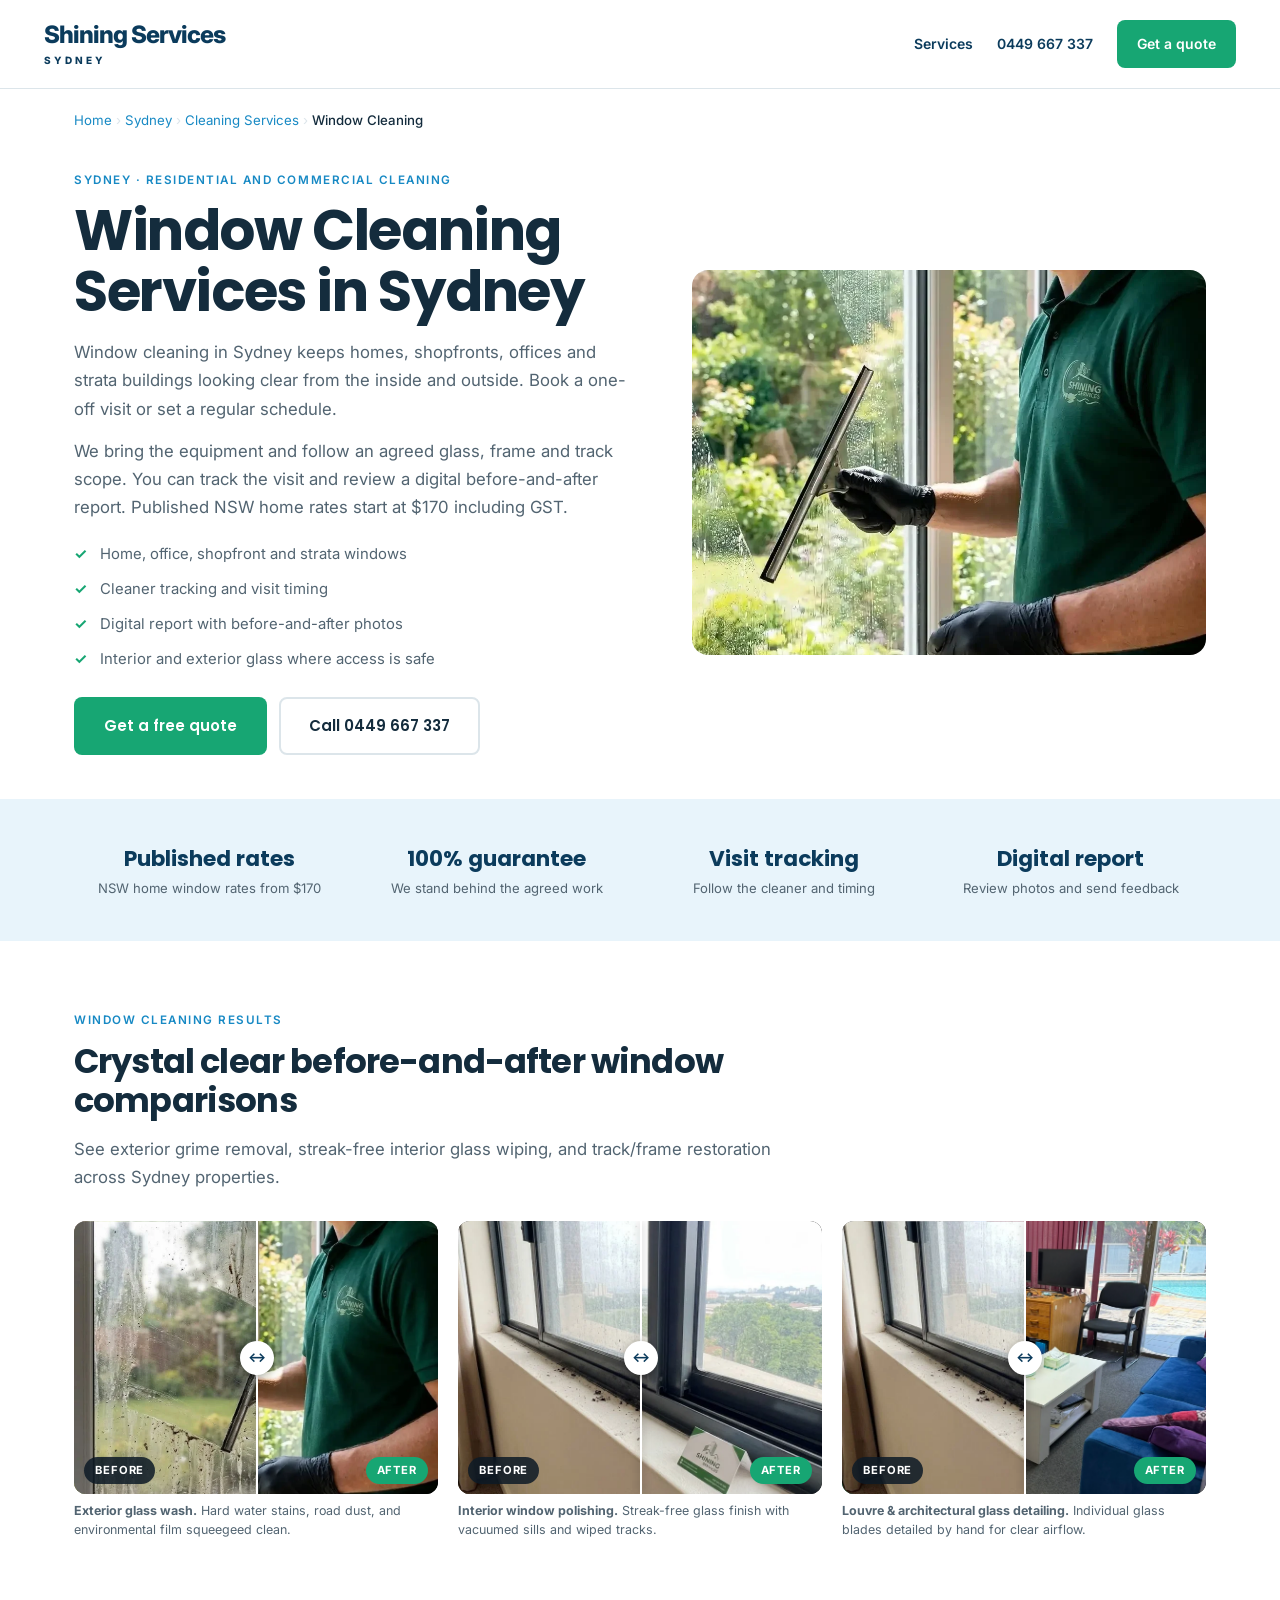
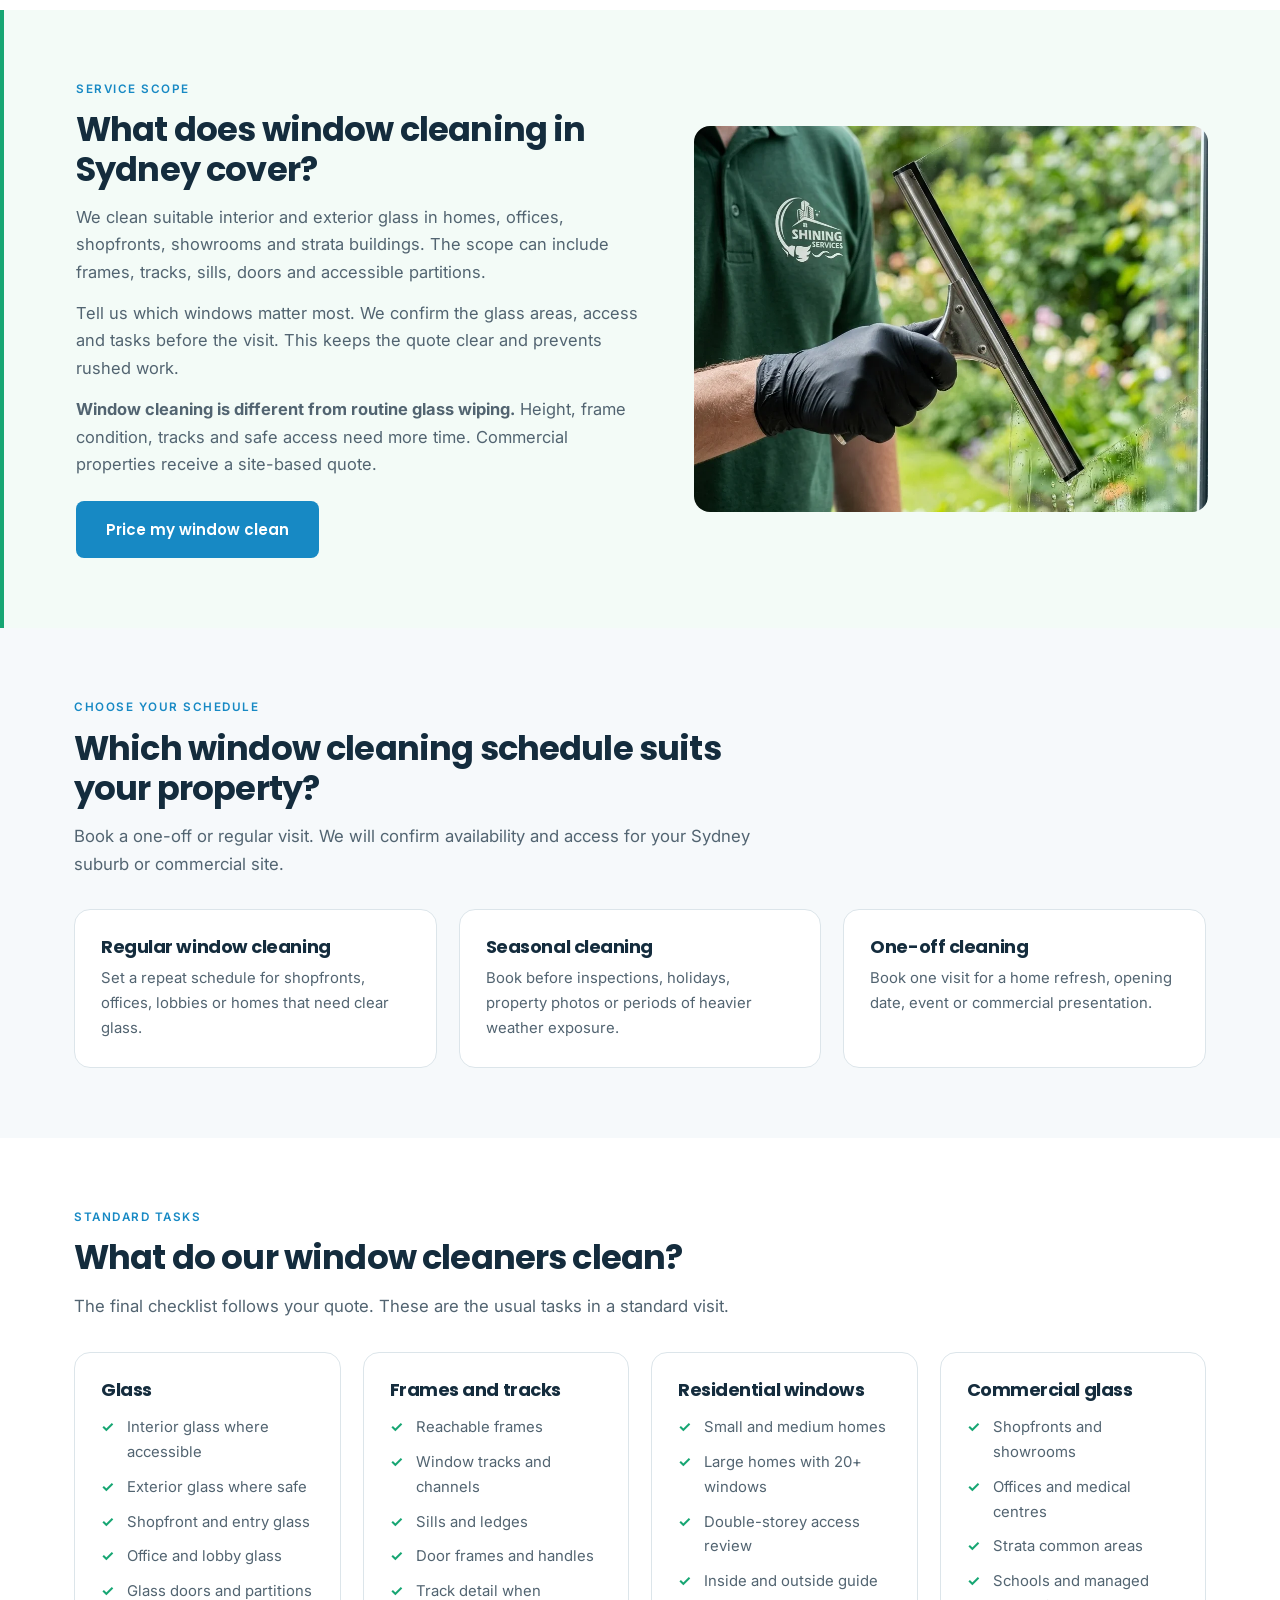
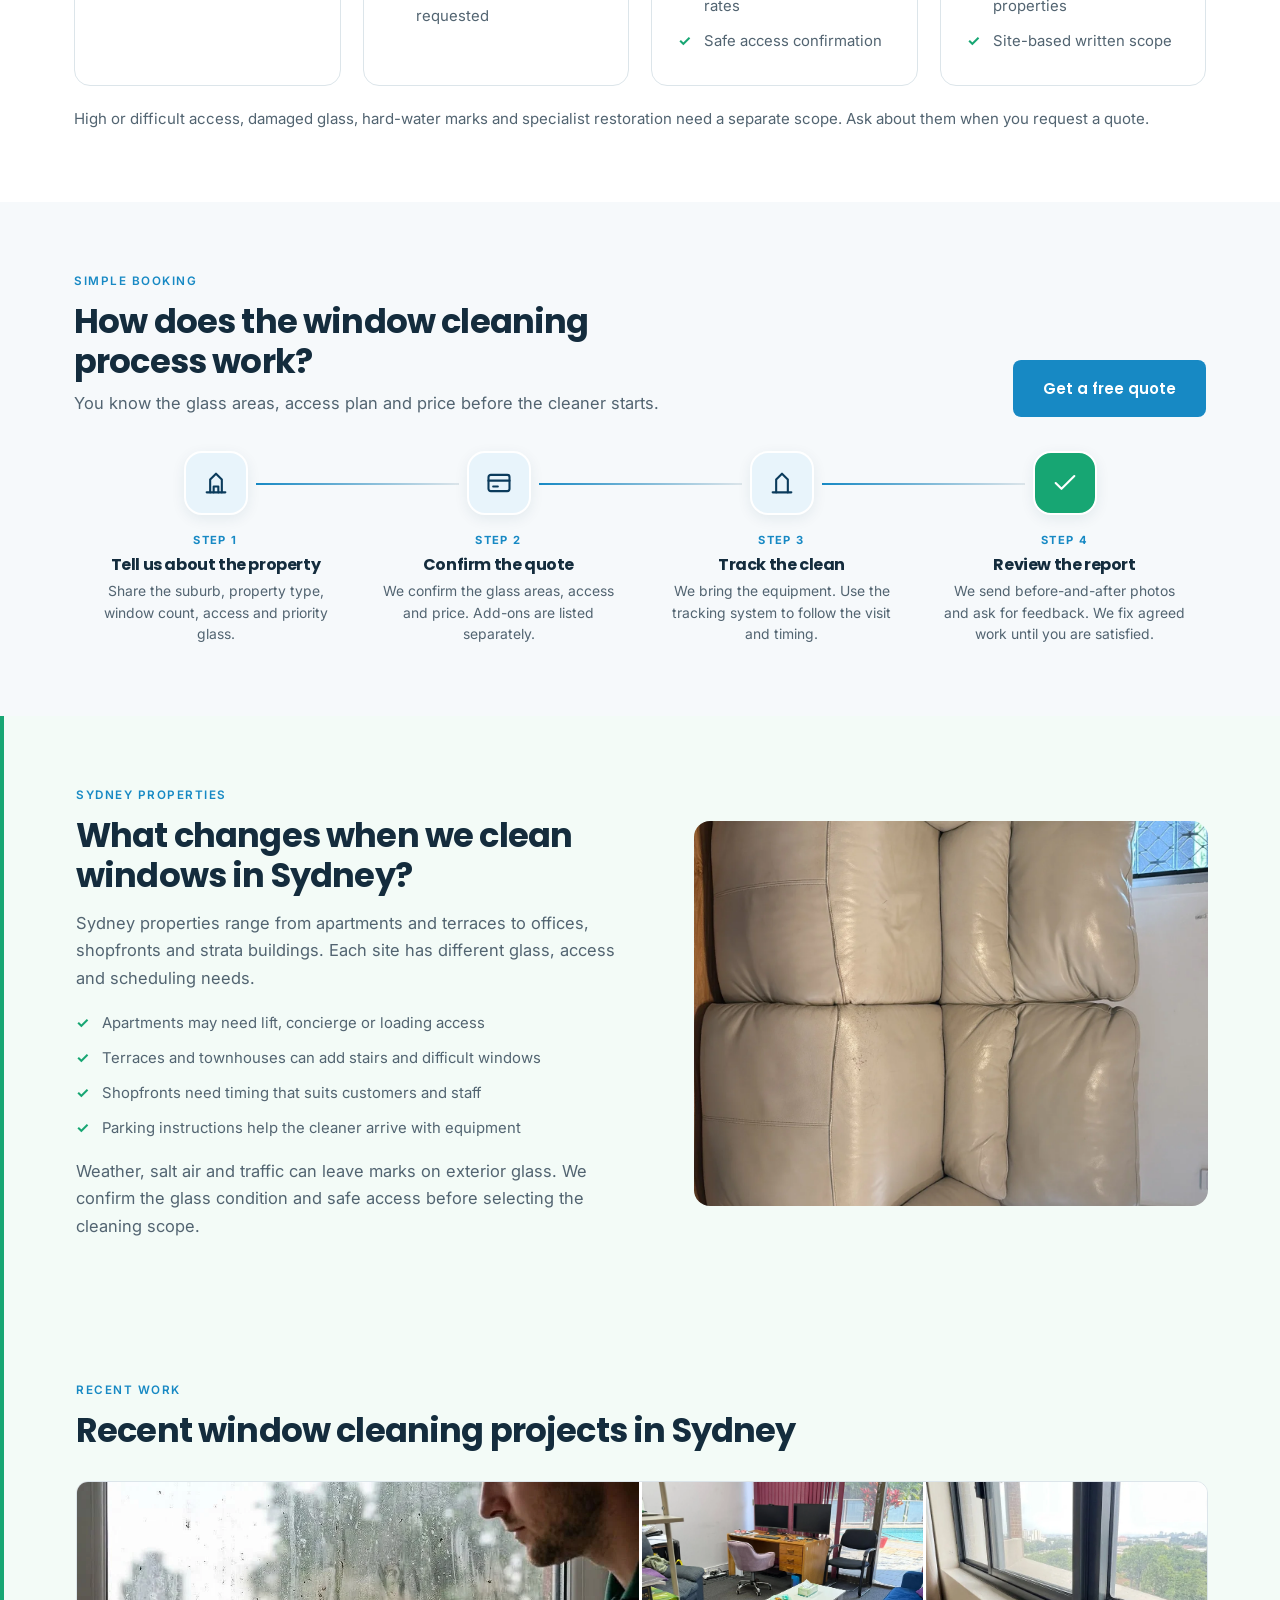
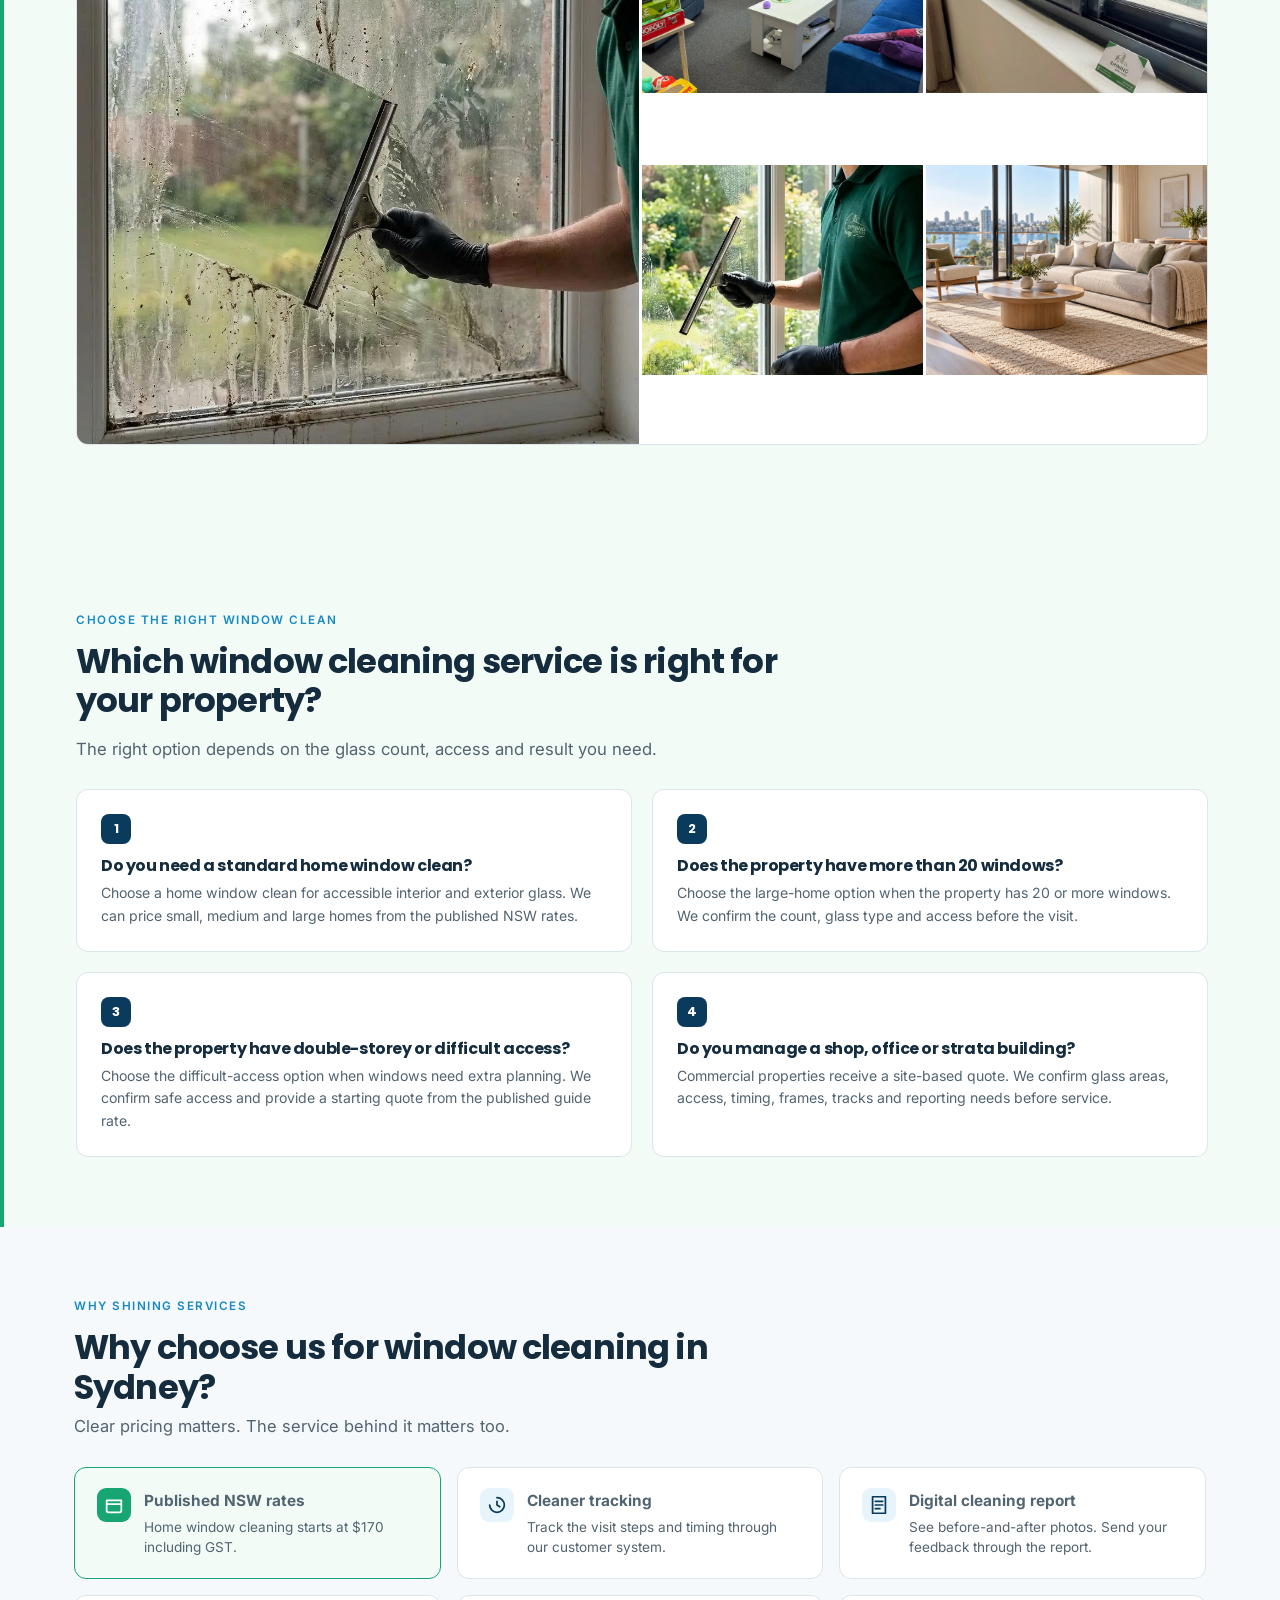
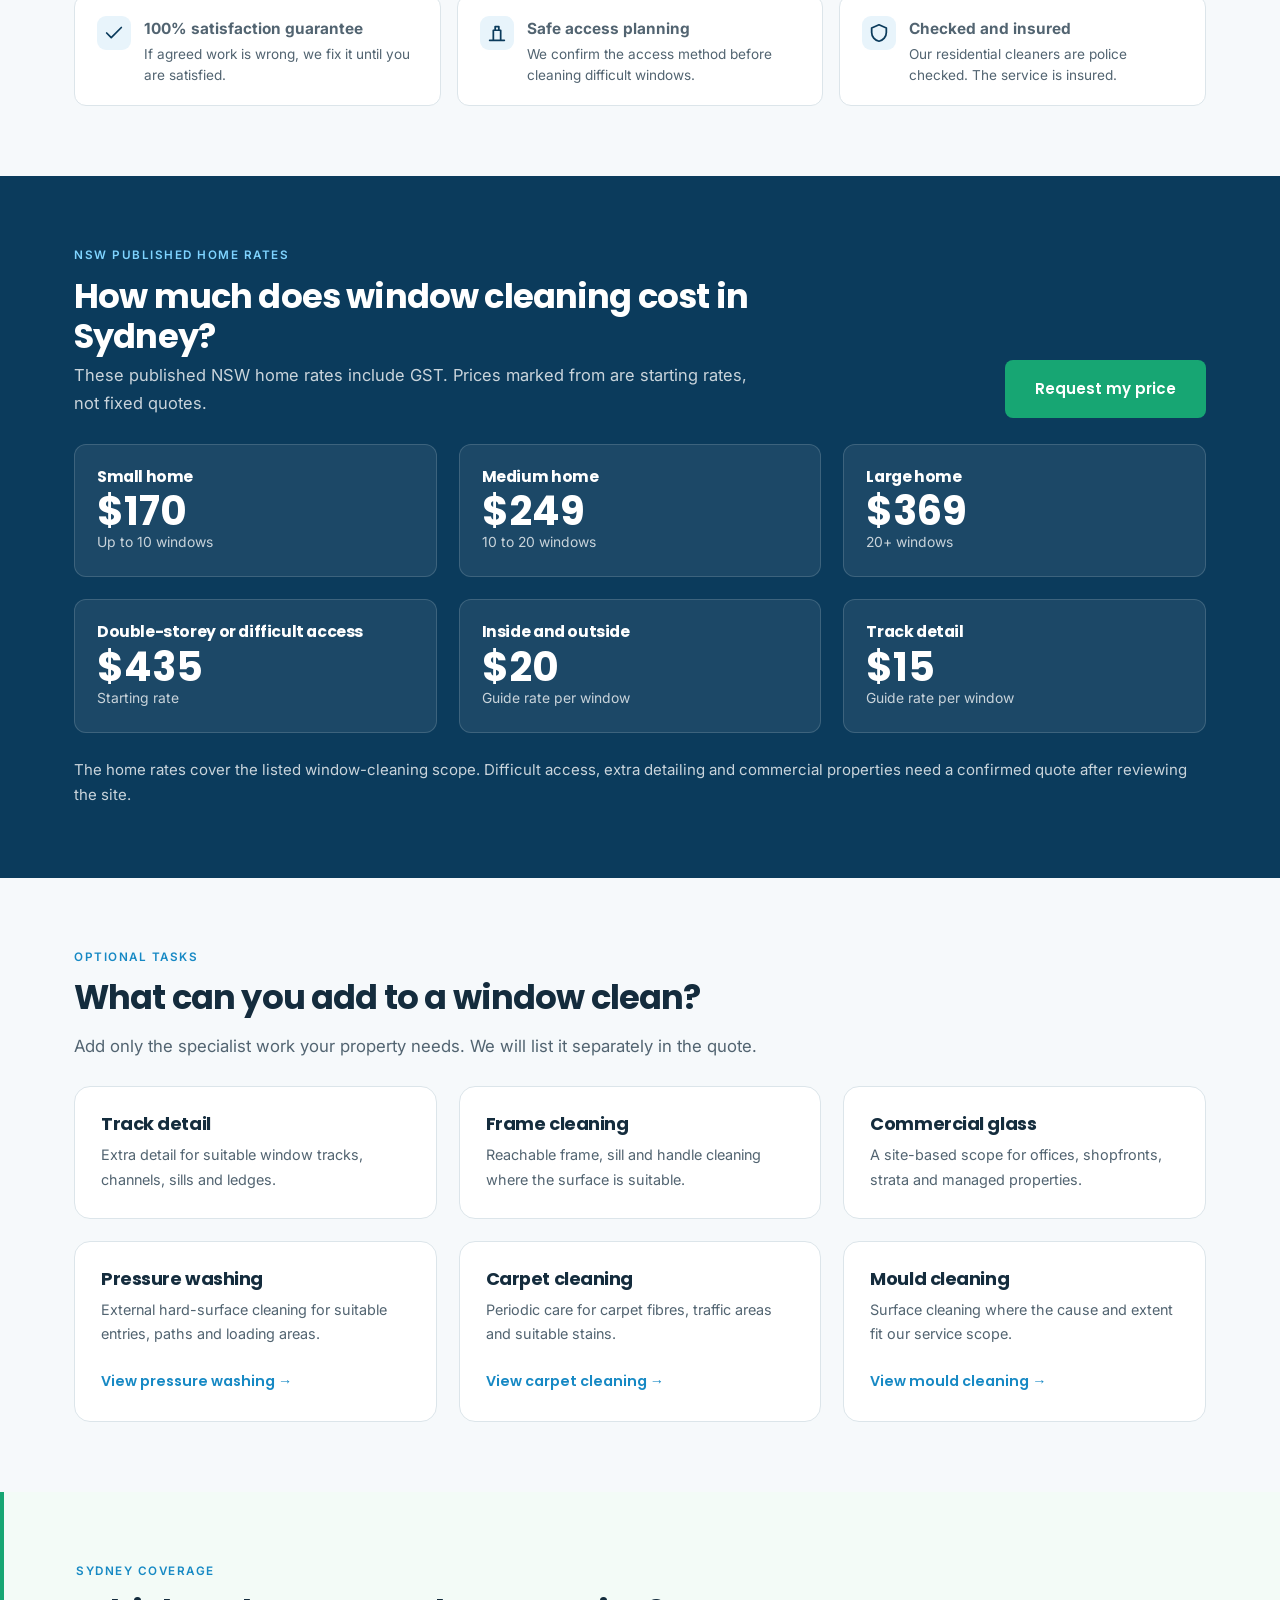
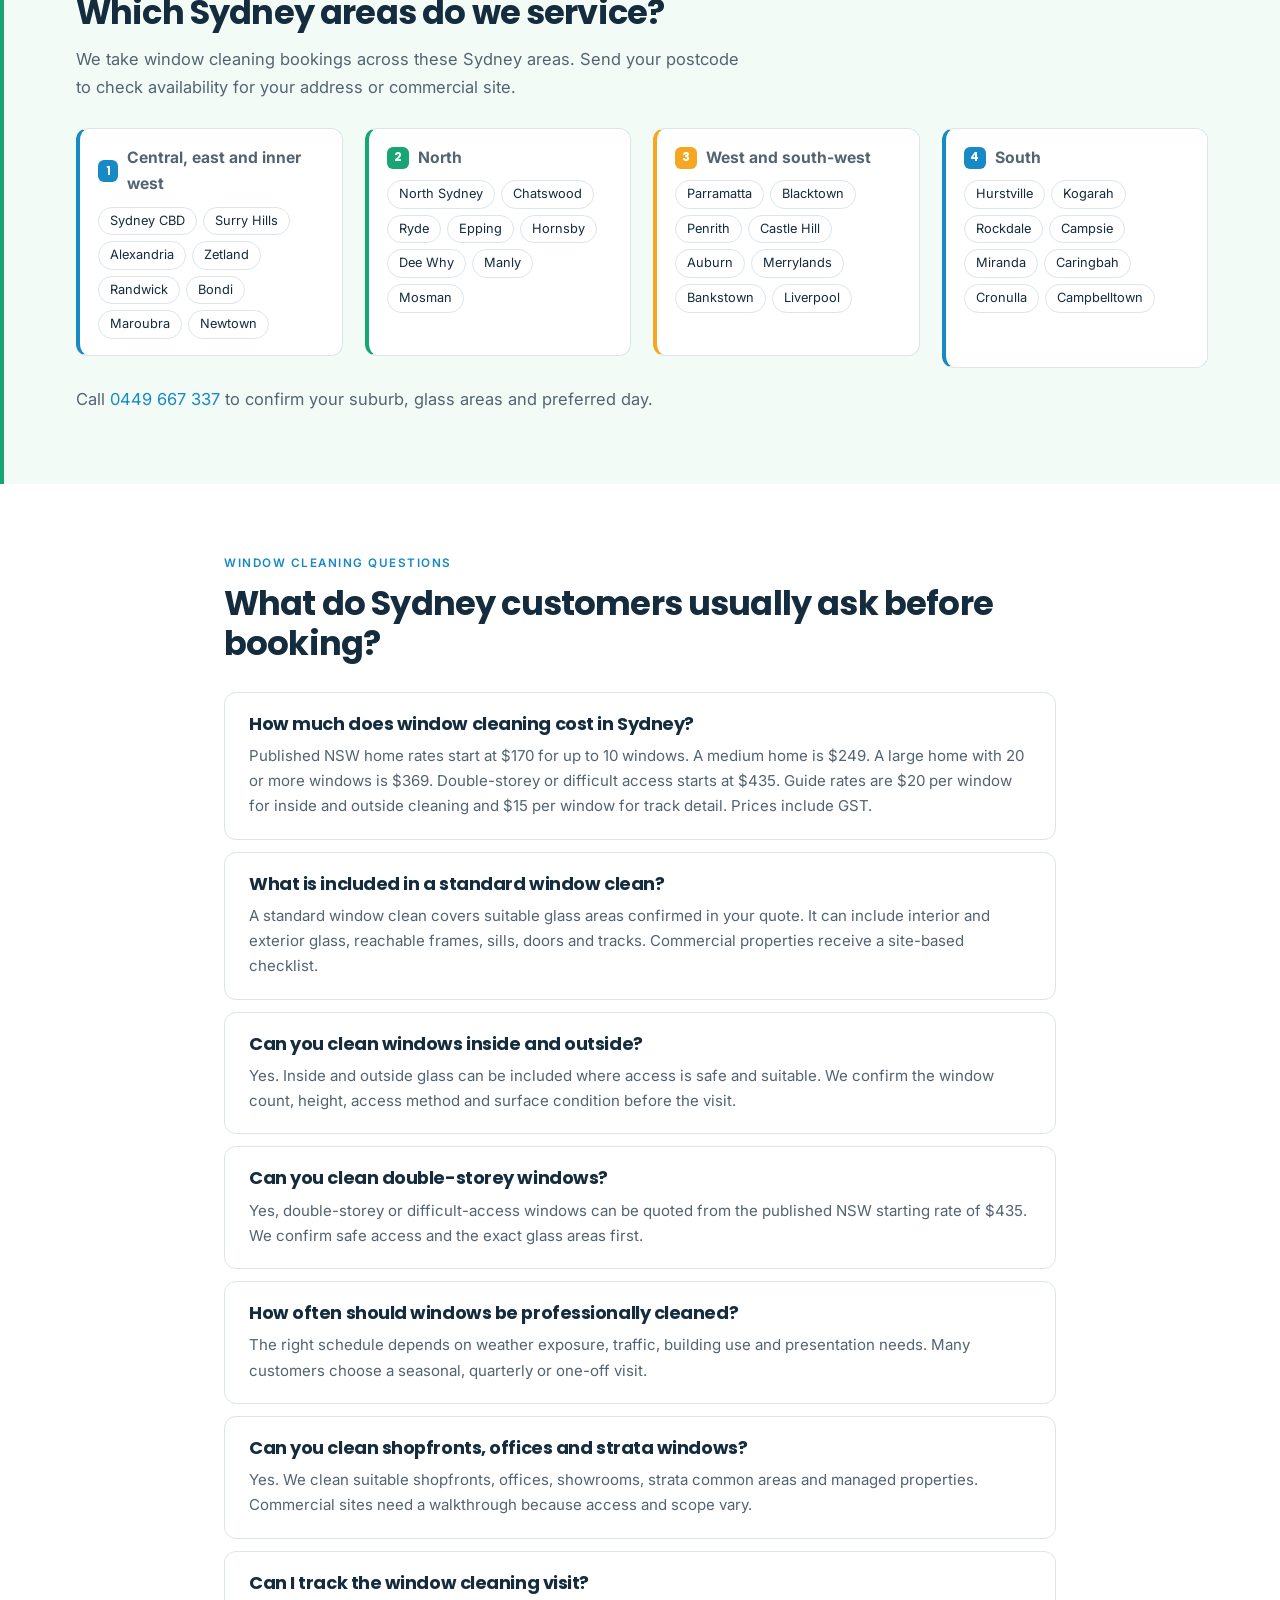
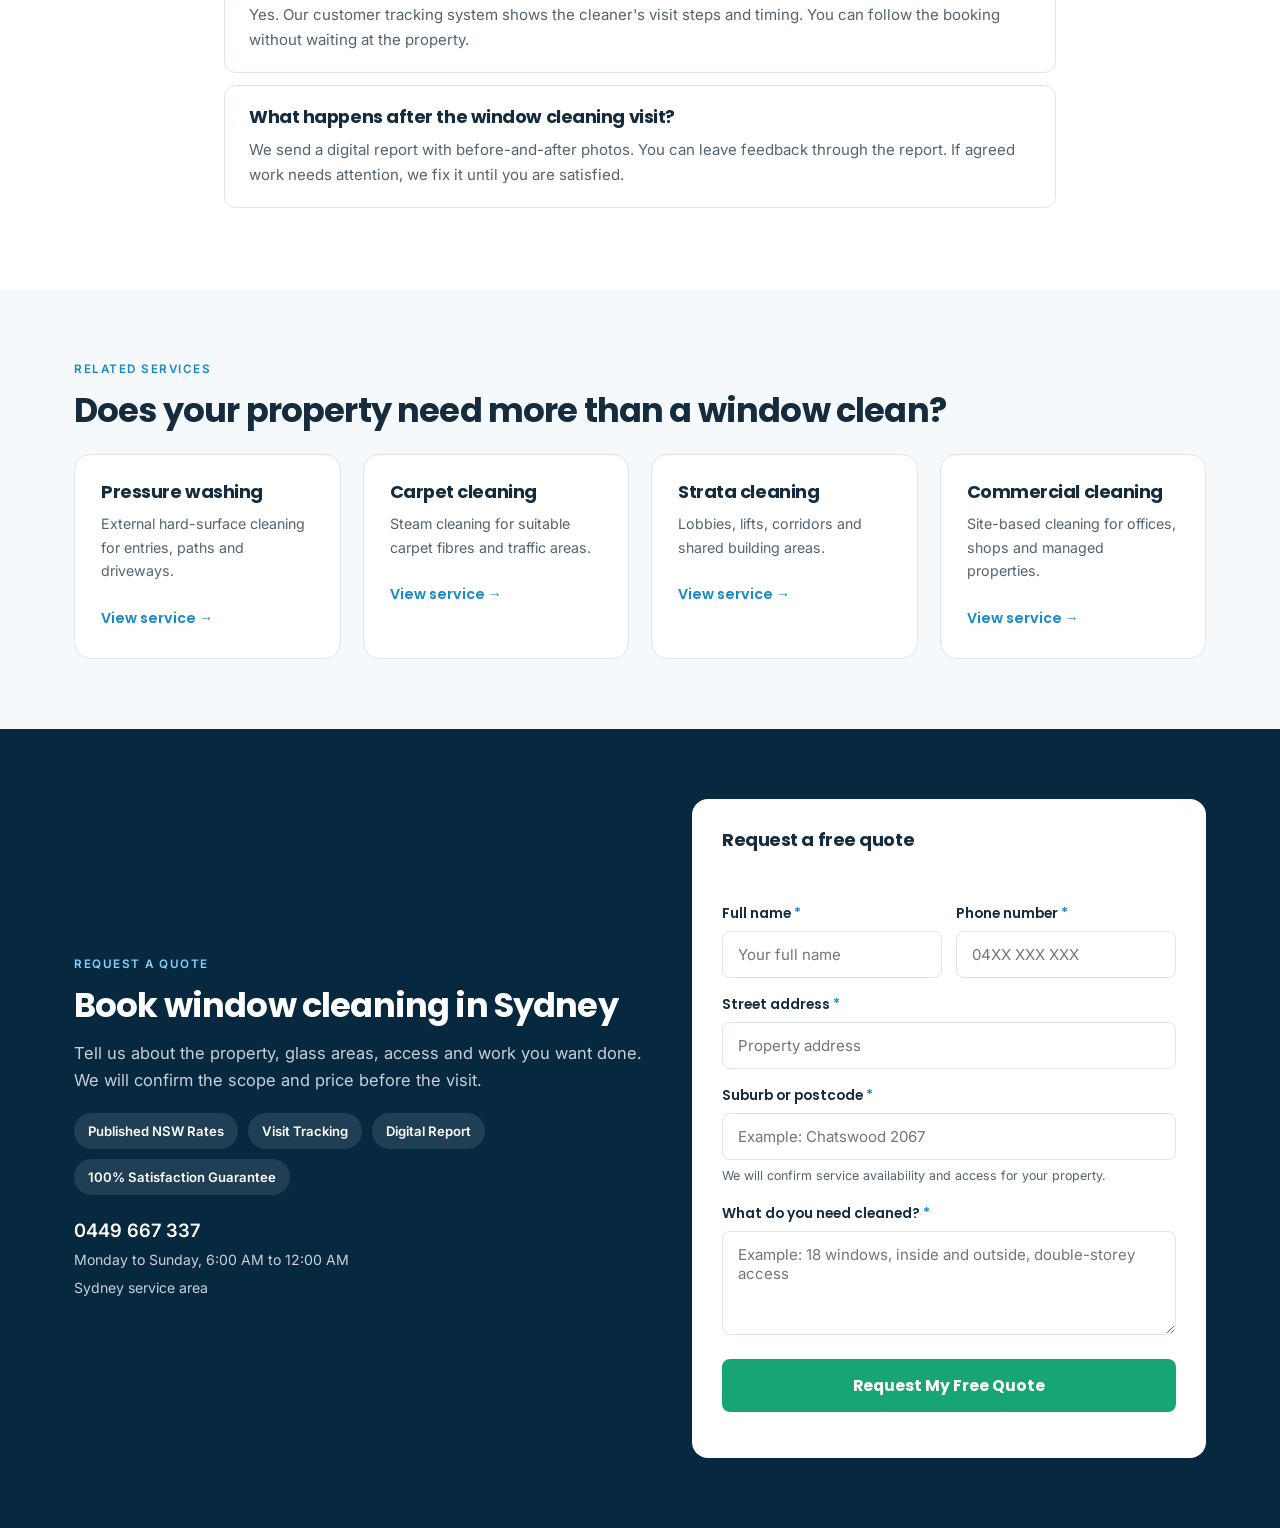
==== index.html @ 5266ca2c "feat: complete shining services sydney preview suite" ====
<!DOCTYPE html>

<html lang="en-AU">
<head>
<base href="/"/>
<meta charset="utf-8"/>
<meta content="width=device-width, initial-scale=1" name="viewport"/>
<title>Window Cleaning Services Sydney | Shining Services</title>
<meta content="Book window cleaning services in Sydney from $170 including GST. We clean suitable home and commercial glass with tracking and digital reports." name="description"/>
<link href="https://shiningservices.com.au/locations/sydney/window-cleaning/" rel="canonical"/>
<meta content="index, follow, max-image-preview:large" name="robots"/>
<link href="https://fonts.googleapis.com/css2?family=Poppins:wght@400;500;600;700&amp;family=Inter:wght@400;500;600&amp;display=swap" rel="stylesheet"/>
<style>
:root{
  --ss-navy:#0B3B5C; --ss-navy-deep:#072940; --ss-blue:#1789C4; --ss-blue-dark:#10699A;
  --ss-tint:#E8F4FB; --ss-green:#17A673; --ss-ink:#0E1B26; --ss-body:#566573;
  --ss-line:#E3EAF0; --ss-mist:#F6F9FB; --ss-amber:#F5A623;
  --font-display:'Poppins',-apple-system,'Segoe UI',sans-serif;
  --font-body:'Inter',-apple-system,'Segoe UI',sans-serif;
  --wrap:1180px; --r:12px;
}
*{box-sizing:border-box;margin:0;padding:0}
html{scroll-behavior:smooth}
body{font-family:var(--font-body);color:var(--ss-body);line-height:1.68;font-size:16.5px;background:#fff;-webkit-font-smoothing:antialiased}
.wrap{max-width:var(--wrap);margin:0 auto;padding:0 24px}
section{padding:70px 0}
section.tight{padding:42px 0}
h1,h2,h3,h4{font-family:var(--font-display);color:var(--ss-ink);line-height:1.24;font-weight:700}
h1{font-size:clamp(1.95rem,4.2vw,2.9rem);letter-spacing:-.02em}
h2{font-size:clamp(1.5rem,2.8vw,2.1rem);letter-spacing:-.015em;margin-bottom:14px}
h3{font-size:1.12rem;margin-bottom:8px}
h4{font-size:.97rem;margin-bottom:6px}
p{margin-bottom:13px} p:last-child{margin-bottom:0}
a{color:var(--ss-blue);text-decoration:none} a:hover{text-decoration:underline}
:focus-visible{outline:3px solid var(--ss-blue);outline-offset:3px}
.eyebrow{font-size:.73rem;font-weight:600;letter-spacing:.13em;text-transform:uppercase;color:var(--ss-blue);margin-bottom:11px;display:block}
.lede{font-size:1.05rem;max-width:64ch}
.center{text-align:center} .center .lede{margin-left:auto;margin-right:auto}
.btn{display:inline-block;padding:14px 28px;border-radius:8px;font-family:var(--font-display);font-weight:600;font-size:.94rem;transition:.18s;border:2px solid transparent;cursor:pointer}
.btn:hover{text-decoration:none;transform:translateY(-2px)}
.btn-primary{background:var(--ss-blue);color:#fff} .btn-primary:hover{background:var(--ss-blue-dark);color:#fff}
.btn-green{background:var(--ss-green);color:#fff} .btn-green:hover{background:#128a5e;color:#fff}
.btn-ghost{border-color:var(--ss-line);color:var(--ss-ink);background:#fff}
.btn-ghost:hover{border-color:var(--ss-blue);color:var(--ss-blue)}
.btn-row{display:flex;gap:12px;flex-wrap:wrap;margin-top:22px}
.dark{background:var(--ss-navy);color:rgba(255,255,255,.8)}
.dark h2,.dark h3,.dark h4{color:#fff} .dark .eyebrow{color:#7FD4FF}
.deep{background:var(--ss-navy-deep)}
.mist{background:var(--ss-mist)} .tintbg{background:var(--ss-tint)}
.grid{display:grid;gap:22px}
.g2{grid-template-columns:repeat(2,1fr)} .g3{grid-template-columns:repeat(3,1fr)} .g4{grid-template-columns:repeat(4,1fr)}
.split{display:grid;grid-template-columns:1.05fr .95fr;gap:50px;align-items:center}
.card{background:#fff;border:1px solid var(--ss-line);border-radius:var(--r);padding:26px;transition:.2s}
.card:hover{border-color:var(--ss-blue);box-shadow:0 10px 30px rgba(11,59,92,.08)}
.card .card-link{display:inline-block;margin-top:11px;font-weight:600;font-size:.89rem;font-family:var(--font-display)}
.dark .card{background:rgba(255,255,255,.06);border-color:rgba(255,255,255,.13)}
.dark .card:hover{border-color:#7FD4FF;box-shadow:none}
.chk-list{list-style:none;padding:0}
.chk-list li{padding:5px 0 5px 26px;position:relative;font-size:.93rem}
.chk-list li::before{content:'✓';position:absolute;left:0;color:var(--ss-green);font-weight:700}
.tick{color:var(--ss-green);font-weight:700;margin-right:7px}
.ph{background:#000;border-radius:var(--r);overflow:hidden;position:relative}
.cap{font-size:.78rem;color:var(--ss-body);margin-top:8px;line-height:1.5}

/* --- before / after slider --- */
.ba-wrap{display:grid;grid-template-columns:repeat(3,1fr);gap:20px}
.ba{position:relative;aspect-ratio:4/3;border-radius:var(--r);overflow:hidden;background:#000;user-select:none}
.ba-layer{position:absolute;inset:0;background:#000}
.ba-before{clip-path:inset(0 50% 0 0)}
.ba-tag{position:absolute;bottom:10px;padding:4px 11px;border-radius:20px;font-size:.7rem;font-weight:700;letter-spacing:.08em;text-transform:uppercase;font-family:var(--font-body);z-index:3}
.ba-tag.b{left:10px;background:rgba(14,27,38,.85);color:#fff}
.ba-tag.a{right:10px;background:var(--ss-green);color:#fff}
.ba-line{position:absolute;top:0;bottom:0;left:50%;width:2px;background:#fff;z-index:2;pointer-events:none;box-shadow:0 0 8px rgba(0,0,0,.4)}
.ba-knob{position:absolute;top:50%;left:50%;transform:translate(-50%,-50%);width:34px;height:34px;border-radius:50%;background:#fff;color:var(--ss-navy);display:flex;align-items:center;justify-content:center;font-size:.85rem;font-weight:700;box-shadow:0 2px 10px rgba(0,0,0,.3)}
.ba-range{position:absolute;inset:0;width:100%;height:100%;opacity:0;cursor:ew-resize;z-index:4;margin:0}
@media(max-width:900px){.ba-wrap{grid-template-columns:1fr}}

/* --- job gallery --- */
.job{border:1px solid var(--ss-line);border-radius:var(--r);overflow:hidden;background:#fff;margin-bottom:26px}
.job-imgs{display:grid;grid-template-columns:2fr 1fr 1fr;gap:3px}
.job-imgs .ph{border-radius:0;aspect-ratio:4/3}
.job-imgs .ph:first-child{grid-row:span 2;aspect-ratio:auto}
.job-meta{display:flex;flex-wrap:wrap;gap:0;border-top:1px solid var(--ss-line)}
.job-meta > div{flex:1;min-width:150px;padding:16px 20px;border-right:1px solid var(--ss-line)}
.job-meta > div:last-child{border-right:none}
.job-meta .k{font-size:.7rem;letter-spacing:.1em;text-transform:uppercase;color:var(--ss-blue);font-weight:600;margin-bottom:3px}
.job-meta .v{font-size:.93rem;color:var(--ss-ink);font-weight:600;font-family:var(--font-display)}
.job-note{padding:18px 20px;border-top:1px solid var(--ss-line);font-size:.93rem;background:var(--ss-mist)}
@media(max-width:760px){.job-imgs{grid-template-columns:1fr 1fr}.job-imgs .ph:first-child{grid-row:span 1;aspect-ratio:4/3}}

/* --- editorial block --- */
.editorial{max-width:760px}
.editorial h3{margin-top:26px;font-size:1.06rem}
.editorial p{font-size:1rem}
.pullquote{border-left:4px solid var(--ss-blue);padding:4px 0 4px 20px;margin:22px 0;font-size:1.05rem;color:var(--ss-ink);font-family:var(--font-display);font-weight:500;line-height:1.5}

.quote-card{background:#fff;padding:30px;border-radius:var(--r)}
.q-row{display:grid;grid-template-columns:1fr 1fr;gap:14px}
.q-field{margin-bottom:15px}
.q-field label{display:block;font-family:var(--font-display);font-weight:600;font-size:.86rem;color:var(--ss-ink);margin-bottom:6px}
.q-field .req{color:var(--ss-blue)}
.q-field input,.q-field textarea{width:100%;padding:13px 15px;border:1px solid var(--ss-line);border-radius:8px;font-family:var(--font-body);font-size:.94rem;color:var(--ss-ink);background:#fff}
.q-field input:focus,.q-field textarea:focus{border-color:var(--ss-blue);outline:none}
.q-field textarea{resize:vertical;min-height:96px}
.q-hint{display:block;font-size:.78rem;color:var(--ss-body);margin-top:6px}
.btn-quote{width:100%;background:var(--ss-green);color:#fff;border:none;padding:15px;border-radius:8px;font-family:var(--font-display);font-weight:700;font-size:.98rem;cursor:pointer;transition:.18s}
.btn-quote:hover{background:#128a5e}
@media(max-width:520px){.q-row{grid-template-columns:1fr}}
.badge{display:inline-flex;align-items:center;gap:6px;background:var(--ss-tint);color:var(--ss-navy);padding:7px 14px;border-radius:30px;font-size:.82rem;font-weight:600}
.dark .badge{background:rgba(255,255,255,.1);color:#fff}
.badge-row{display:flex;gap:10px;flex-wrap:wrap;margin-top:18px}
.stars{color:var(--ss-amber);font-size:1.05rem;letter-spacing:2px}
.rev-score{font-family:var(--font-display);font-size:2.5rem;font-weight:700;color:var(--ss-ink);line-height:1}
.step-n{flex:0 0 38px;height:38px;border-radius:50%;background:var(--ss-blue);color:#fff;display:flex;align-items:center;justify-content:center;font-family:var(--font-display);font-weight:700;font-size:.95rem;margin-bottom:12px}
.sub-list{display:flex;flex-wrap:wrap;gap:8px;margin-top:16px}
.sub-list span,.sub-list a{padding:7px 14px;border:1px solid var(--ss-line);border-radius:30px;font-size:.86rem;color:var(--ss-ink);background:#fff}
.faq-item{border:1px solid var(--ss-line);border-radius:var(--r);padding:20px 24px;margin-bottom:12px;background:#fff}
.uniq{border-left:4px solid var(--ss-green);background:#F3FBF7}
@media(max-width:960px){.g4{grid-template-columns:repeat(2,1fr)}.g3{grid-template-columns:repeat(2,1fr)}.split{grid-template-columns:1fr;gap:32px}section{padding:52px 0}}
@media(max-width:620px){.g2,.g3,.g4{grid-template-columns:1fr}.btn{width:100%;text-align:center}}
/* --- journey steps --- */
.jrny{display:grid;grid-template-columns:repeat(4,1fr);gap:0;position:relative}
.jstep{position:relative;padding:0 18px;text-align:center}
.jstep:not(:last-child)::after{content:'';position:absolute;top:32px;left:calc(50% + 40px);right:calc(-50% + 40px);height:2px;background:linear-gradient(to right,var(--ss-blue),var(--ss-line))}
.jicon{width:64px;height:64px;border-radius:18px;background:var(--ss-tint);color:var(--ss-navy);display:flex;align-items:center;justify-content:center;margin:0 auto 16px;position:relative;z-index:2;border:2px solid #fff;box-shadow:0 4px 14px rgba(11,59,92,.08)}
.jstep:last-child .jicon{background:var(--ss-green);color:#fff}
.jstep .jn{font-size:.7rem;letter-spacing:.12em;text-transform:uppercase;font-weight:700;color:var(--ss-blue);display:block;margin-bottom:5px}
.jstep h3{font-size:1rem;margin-bottom:6px}
.jstep p{font-size:.87rem;line-height:1.55;margin:0}
@media(max-width:900px){.jrny{grid-template-columns:repeat(2,1fr);gap:32px 0}.jstep::after{display:none!important}}
@media(max-width:520px){.jrny{grid-template-columns:1fr}}
.jbanner{display:flex;align-items:center;gap:14px;justify-content:center;background:var(--ss-tint);border:1px dashed var(--ss-green);border-radius:var(--r);padding:16px 22px;margin-top:34px;flex-wrap:wrap;text-align:center}
.jbanner .pct{background:var(--ss-green);color:#fff;font-family:var(--font-display);font-weight:700;border-radius:30px;padding:5px 15px;font-size:.9rem;white-space:nowrap}

/* --- guide grid --- */
.gguide{display:grid;grid-template-columns:repeat(2,1fr);gap:20px}
.gcard{background:#fff;border:1px solid var(--ss-line);border-radius:var(--r);padding:24px;transition:.2s}
.gcard:hover{border-color:var(--ss-blue);box-shadow:0 8px 26px rgba(11,59,92,.07)}
.gcard .gn{width:30px;height:30px;border-radius:8px;background:var(--ss-navy);color:#fff;font-family:var(--font-display);font-weight:700;font-size:.8rem;display:flex;align-items:center;justify-content:center;margin-bottom:12px}
.gcard h3{font-size:1rem;margin-bottom:6px}
.gcard p{font-size:.88rem;line-height:1.6;margin:0}
@media(max-width:760px){.gguide{grid-template-columns:1fr}}
.gquote{border-left:4px solid var(--ss-blue);background:var(--ss-mist);border-radius:0 8px 8px 0;padding:14px 20px;margin-top:20px;font-family:var(--font-display);font-weight:500;color:var(--ss-ink);font-size:1rem;line-height:1.5}

/* --- compact why-us --- */
.wcard{background:#fff;border:1px solid var(--ss-line);border-radius:var(--r);padding:20px 22px;transition:.2s;display:flex;gap:13px;align-items:flex-start}
.wcard:hover{border-color:var(--ss-blue);box-shadow:0 8px 24px rgba(11,59,92,.07)}
.wcard .wi{flex:0 0 34px;height:34px;border-radius:9px;background:var(--ss-tint);display:flex;align-items:center;justify-content:center;color:var(--ss-navy)}
.wcard h3,.wcard .wcard-t{font-size:.96rem;margin-bottom:3px;font-weight:700;display:block}
.wcard p{font-size:.85rem;line-height:1.5;margin:0}
.wcard.local{border-color:var(--ss-green);background:#F3FBF7}
.wcard.local .wi{background:var(--ss-green);color:#fff}

/* --- quote strip --- */
.qstrip{display:grid;grid-template-columns:repeat(3,1fr);gap:20px;margin-top:26px}
.qbox{background:rgba(255,255,255,.07);border:1px solid rgba(255,255,255,.15);border-radius:var(--r);padding:22px}
.qbox .qn{width:30px;height:30px;border-radius:50%;background:var(--ss-blue);color:#fff;font-family:var(--font-display);font-weight:700;font-size:.82rem;display:flex;align-items:center;justify-content:center;margin-bottom:12px}
.qbox h3{font-size:.98rem;margin-bottom:5px}
.qbox p{font-size:.87rem;margin:0;color:rgba(255,255,255,.76)}
@media(max-width:820px){.qstrip{grid-template-columns:1fr}}

/* --- add-on icons --- */
.addon{display:flex;gap:14px;align-items:flex-start}
.addon .ai{flex:0 0 42px;height:42px;border-radius:11px;background:var(--ss-tint);display:flex;align-items:center;justify-content:center;color:var(--ss-navy)}
.addon h3{margin-bottom:3px;font-size:1rem}
.addon p{font-size:.88rem;margin:0}
svg.ic{width:22px;height:22px;stroke:currentColor;fill:none;stroke-width:1.9;stroke-linecap:round;stroke-linejoin:round}
svg.ic-lg{width:28px;height:28px;stroke:currentColor;fill:none;stroke-width:1.8;stroke-linecap:round;stroke-linejoin:round}

/* --- coverage: split layout + darwin map --- */
.cov{display:grid;grid-template-columns:1.02fr .98fr;gap:38px;align-items:start}
@media(max-width:940px){.cov{grid-template-columns:1fr;gap:26px}}
.zone{background:#fff;border:1px solid var(--ss-line);border-radius:var(--r);padding:16px 18px;margin-bottom:12px;transition:.2s;border-left:4px solid var(--ss-line)}
.zone:last-child{margin-bottom:0}
.zone:hover{box-shadow:0 6px 20px rgba(11,59,92,.07)}
.zone.z1{border-left-color:#1789C4}
.zone.z2{border-left-color:#17A673}
.zone.z3{border-left-color:#F5A623}
.zone-h{display:flex;align-items:center;gap:9px;margin-bottom:9px}
.zone-h .zb{width:22px;height:22px;border-radius:6px;color:#fff;font-family:var(--font-display);font-weight:700;font-size:.72rem;display:flex;align-items:center;justify-content:center}
.zone.z1 .zb{background:#1789C4}.zone.z2 .zb{background:#17A673}.zone.z3 .zb{background:#F5A623}
.zone-h h3,.zone-h .zone-t{font-size:.98rem;margin:0;font-weight:700;display:block}
.zone .pills{display:flex;flex-wrap:wrap;gap:6px}
.zone .pills span{padding:5px 11px;border:1px solid var(--ss-line);border-radius:30px;font-size:.8rem;color:var(--ss-ink);background:#fff;line-height:1.3}
.dwmap{width:100%;height:auto;display:block;border:1px solid var(--ss-line);border-radius:var(--r);background:#fff}
.dwmap .sea{fill:#DCEAF4}
.dwmap .land{fill:#EEF3F6;stroke:#C9D8E3;stroke-width:2;stroke-linejoin:round}
.dwmap .zlab{font-family:'Poppins',sans-serif;font-size:15px;font-weight:600;fill:#0B3B5C}
.dwmap .zsub{font-family:'Inter',sans-serif;font-size:12px;fill:#6B7C89}
.dwmap .zdot{stroke:#fff;stroke-width:3}
.dwmap .zhalo{opacity:.15}
.dwmap .sealab{font-family:'Inter',sans-serif;font-size:12px;fill:#7FA4BC;font-style:italic}

</style>
<link href="/slot-manager.css" rel="stylesheet"/>
<script defer="" src="/slot-manager.js"></script>
<meta content="Residential &amp; Commercial/shining-services-window-cleaning-sydney-combined.html" name="ss-editor-path"/><link href="/site.css" rel="stylesheet"/><script defer="" src="/site.js"></script><link href="/local-overrides.css" rel="stylesheet"/></head>
<body><header class="brand-header"><div class="brand-nav"><a class="brand brand-text" href="/">Shining Services<small>SYDNEY</small></a><nav aria-label="Main navigation"><a href="/#services">Services</a><a href="tel:0449667337">0449 667 337</a><a class="nav-quote" href="#quote">Get a quote</a></nav></div></header>
<!-- Breadcrumb -->
<div class="wrap" style="padding-top:20px;padding-bottom:4px">
<nav aria-label="Breadcrumb" style="font-size:.83rem">
<a href="/">Home</a> <span style="color:var(--ss-line)">›</span>
<a href="/#services">Sydney</a> <span style="color:var(--ss-line)">›</span>
<a href="/#services">Cleaning Services</a> <span style="color:var(--ss-line)">›</span>
<span style="color:var(--ss-ink);font-weight:500">Window Cleaning</span>
</nav>
</div>
<!-- 1. HERO -->
<section style="padding-top:36px;padding-bottom:44px">
<div class="wrap">
<div class="split">
<div>
<span class="eyebrow">Sydney · Residential and commercial cleaning</span>
<h1>Window Cleaning Services in Sydney</h1>
<p class="lede" style="margin-top:15px">Window cleaning in Sydney keeps homes, shopfronts, offices and strata buildings looking clear from the inside and outside. Book a one-off visit or set a regular schedule.</p>
<p class="lede" style="margin-top:14px">We bring the equipment and follow an agreed glass, frame and track scope. You can track the visit and review a digital before-and-after report. Published NSW home rates start at $170 including GST.</p>
<ul class="chk-list" style="margin-top:16px">
<li>Home, office, shopfront and strata windows</li>
<li>Cleaner tracking and visit timing</li>
<li>Digital report with before-and-after photos</li>
<li>Interior and exterior glass where access is safe</li>
</ul>
<div class="btn-row" style="margin-top:20px">
<a class="btn btn-green" href="#quote">Get a free quote</a>
<a class="btn btn-ghost" href="tel:+61449667337">Call 0449 667 337</a>
</div>
</div>
<div><div class="ph service-photo" data-provenance="PROJECT_VERIFIED" data-section="Window Cleaning Services in Sydney" data-slot-id="SLOT-01" data-slot-role="hero" role="img" style="aspect-ratio:4/3"><img alt="Shining Services cleaner completing window cleaning in Sydney" decoding="async" fetchpriority="high" height="1086" loading="eager" src="/images/sydney/syd-26/syd-26-hero.webp" width="1448"/></div></div>
</div>
</div>
</section>
<!-- 2. TRUST BAR -->
<section class="tight tintbg">
<div class="wrap">
<div class="grid g4" style="gap:16px">
<div class="center"><div style="font-family:var(--font-display);font-size:1.35rem;font-weight:700;color:var(--ss-navy)">Published rates</div><div style="font-size:.82rem">NSW home window rates from $170</div></div>
<div class="center"><div style="font-family:var(--font-display);font-size:1.35rem;font-weight:700;color:var(--ss-navy)">100% guarantee</div><div style="font-size:.82rem">We stand behind the agreed work</div></div>
<div class="center"><div style="font-family:var(--font-display);font-size:1.35rem;font-weight:700;color:var(--ss-navy)">Visit tracking</div><div style="font-size:.82rem">Follow the cleaner and timing</div></div>
<div class="center"><div style="font-family:var(--font-display);font-size:1.35rem;font-weight:700;color:var(--ss-navy)">Digital report</div><div style="font-size:.82rem">Review photos and send feedback</div></div>
</div>
</div>
</section>
<!-- 3. BEFORE AND AFTER IMAGES -->
<section>
<div class="wrap">
<div style="margin-bottom:30px;max-width:700px">
<span class="eyebrow">Window Cleaning Results</span>
<h2>Crystal clear before-and-after window comparisons</h2><p class="lede">See exterior grime removal, streak-free interior glass wiping, and track/frame restoration across Sydney properties.</p>
</div>
<div class="ba-wrap">
<div>
<div class="ba">
<div class="ba-layer"><img alt="Crystal clear exterior window glass and spotless frame" src="/images/sydney/syd-26/syd-26-slider-01-after.webp" style="width:100%;height:100%;object-fit:cover;display:block"/></div>
<div class="ba-layer ba-before" data-before=""><img alt="Dust, rain spots and water marks on window glass before cleaning" src="/images/sydney/syd-26/syd-26-slider-01-before.webp" style="width:100%;height:100%;object-fit:cover;display:block"/></div>
<span class="ba-tag b">Before</span><span class="ba-tag a">After</span>
<div class="ba-line" data-line=""><div class="ba-knob">↔</div></div>
<input aria-label="Crystal clear exterior window glass and spotless frame" class="ba-range" max="100" min="0" type="range" value="50"/>
</div>
<p class="cap"><strong>Exterior glass wash.</strong> Hard water stains, road dust, and environmental film squeegeed clean.</p>
</div>
<div>
<div class="ba">
<div class="ba-layer"><img alt="Pristine interior glass panes and tracks" src="/images/sydney/syd-26/syd-26-slider-02-after.webp" style="width:100%;height:100%;object-fit:cover;display:block"/></div>
<div class="ba-layer ba-before" data-before=""><img alt="Fingerprints and interior glass haze before squeegee wash" src="/images/sydney/syd-26/syd-26-slider-02-before.webp" style="width:100%;height:100%;object-fit:cover;display:block"/></div>
<span class="ba-tag b">Before</span><span class="ba-tag a">After</span>
<div class="ba-line" data-line=""><div class="ba-knob">↔</div></div>
<input aria-label="Pristine interior glass panes and tracks" class="ba-range" max="100" min="0" type="range" value="50"/>
</div>
<p class="cap"><strong>Interior window polishing.</strong> Streak-free glass finish with vacuumed sills and wiped tracks.</p>
</div>
<div>
<div class="ba">
<div class="ba-layer"><img alt="Sparkling clean louvre glass blades letting in natural light" src="/images/sydney/syd-26/syd-26-slider-03-after.webp" style="width:100%;height:100%;object-fit:cover;display:block"/></div>
<div class="ba-layer ba-before" data-before=""><img alt="Weathered and dust-coated louvre blades before hand detailing" src="/images/sydney/syd-26/syd-26-slider-03-before.webp" style="width:100%;height:100%;object-fit:cover;display:block"/></div>
<span class="ba-tag b">Before</span><span class="ba-tag a">After</span>
<div class="ba-line" data-line=""><div class="ba-knob">↔</div></div>
<input aria-label="Sparkling clean louvre glass blades letting in natural light" class="ba-range" max="100" min="0" type="range" value="50"/>
</div>
<p class="cap"><strong>Louvre & architectural glass detailing.</strong> Individual glass blades detailed by hand for clear airflow.</p>
</div>
</div>
</div>
</section>
<!-- 4. SERVICE SCOPE -->
<section class="uniq">
<div class="wrap">
<div class="split">
<div>
<span class="eyebrow">Service scope</span>
<h2>What does window cleaning in Sydney cover?</h2>
<p>We clean suitable interior and exterior glass in homes, offices, shopfronts, showrooms and strata buildings. The scope can include frames, tracks, sills, doors and accessible partitions.</p>
<p>Tell us which windows matter most. We confirm the glass areas, access and tasks before the visit. This keeps the quote clear and prevents rushed work.</p>
<p><strong>Window cleaning is different from routine glass wiping.</strong> Height, frame condition, tracks and safe access need more time. Commercial properties receive a site-based quote.</p>
<div class="btn-row"><a class="btn btn-primary" href="#quote">Price my window clean</a></div>
</div>
<div><div class="ph service-photo" data-provenance="PROJECT_VERIFIED" data-section="What does window cleaning in Sydney cover?" data-slot-id="SLOT-02" data-slot-role="service-scope" role="img" style="aspect-ratio:4/3"><img alt="Window cleaning equipment and professional squeegee tools" decoding="async" height="1024" loading="lazy" src="/images/sydney/syd-26/syd-26-scope.webp" width="1024"/></div></div>
</div>
</div>
</section>
<!-- 5. FREQUENCY -->
<section class="mist">
<div class="wrap">
<div style="margin-bottom:30px;max-width:680px">
<span class="eyebrow">Choose your schedule</span>
<h2>Which window cleaning schedule suits your property?</h2>
<p class="lede">Book a one-off or regular visit. We will confirm availability and access for your Sydney suburb or commercial site.</p>
</div>
<div class="grid g3">
<div class="card"><h3>Regular window cleaning</h3><p style="font-size:.93rem">Set a repeat schedule for shopfronts, offices, lobbies or homes that need clear glass.</p></div>
<div class="card"><h3>Seasonal cleaning</h3><p style="font-size:.93rem">Book before inspections, holidays, property photos or periods of heavier weather exposure.</p></div>
<div class="card"><h3>One-off cleaning</h3><p style="font-size:.93rem">Book one visit for a home refresh, opening date, event or commercial presentation.</p></div>
</div>
</div>
</section>
<!-- 6. INCLUSIONS -->
<section>
<div class="wrap">
<div style="margin-bottom:32px;max-width:700px">
<span class="eyebrow">Standard tasks</span>
<h2>What do our window cleaners clean?</h2>
<p class="lede">The final checklist follows your quote. These are the usual tasks in a standard visit.</p>
</div>
<div class="grid g4">
<div class="card"><h3>Glass</h3><ul class="chk-list"><li>Interior glass where accessible</li><li>Exterior glass where safe</li><li>Shopfront and entry glass</li><li>Office and lobby glass</li><li>Glass doors and partitions</li></ul></div>
<div class="card"><h3>Frames and tracks</h3><ul class="chk-list"><li>Reachable frames</li><li>Window tracks and channels</li><li>Sills and ledges</li><li>Door frames and handles</li><li>Track detail when requested</li></ul></div>
<div class="card"><h3>Residential windows</h3><ul class="chk-list"><li>Small and medium homes</li><li>Large homes with 20+ windows</li><li>Double-storey access review</li><li>Inside and outside guide rates</li><li>Safe access confirmation</li></ul></div>
<div class="card"><h3>Commercial glass</h3><ul class="chk-list"><li>Shopfronts and showrooms</li><li>Offices and medical centres</li><li>Strata common areas</li><li>Schools and managed properties</li><li>Site-based written scope</li></ul></div>
</div>
<p style="margin-top:20px;font-size:.94rem">High or difficult access, damaged glass, hard-water marks and specialist restoration need a separate scope. Ask about them when you request a quote.</p>
</div>
</section>
<!-- 7. PROCESS -->
<section class="mist">
<div class="wrap">
<div style="display:flex;justify-content:space-between;align-items:flex-end;gap:24px;flex-wrap:wrap;margin-bottom:34px">
<div style="max-width:600px"><span class="eyebrow">Simple booking</span><h2 style="margin-bottom:8px">How does the window cleaning process work?</h2><p style="margin:0">You know the glass areas, access plan and price before the cleaner starts.</p></div>
<a class="btn btn-primary" href="#quote" style="flex:0 0 auto">Get a free quote</a>
</div>
<div class="jrny">
<div class="jstep"><div class="jicon"><svg class="ic-lg" viewbox="0 0 24 24"><path d="M4 20h16"></path><path d="M7 20V9l5-5 5 5v11"></path><path d="M10 20v-5h4v5"></path></svg></div><span class="jn">Step 1</span><h3>Tell us about the property</h3><p>Share the suburb, property type, window count, access and priority glass.</p></div>
<div class="jstep"><div class="jicon"><svg class="ic-lg" viewbox="0 0 24 24"><rect height="14" rx="2" width="18" x="3" y="5"></rect><path d="M3 10h18"></path><path d="M7 15h4"></path></svg></div><span class="jn">Step 2</span><h3>Confirm the quote</h3><p>We confirm the glass areas, access and price. Add-ons are listed separately.</p></div>
<div class="jstep"><div class="jicon"><svg class="ic-lg" viewbox="0 0 24 24"><path d="M4 20h16"></path><path d="M7 20V9l5-5 5 5v11"></path></svg></div><span class="jn">Step 3</span><h3>Track the clean</h3><p>We bring the equipment. Use the tracking system to follow the visit and timing.</p></div>
<div class="jstep"><div class="jicon"><svg class="ic-lg" viewbox="0 0 24 24"><path d="M20 6 9 17l-5-5"></path></svg></div><span class="jn">Step 4</span><h3>Review the report</h3><p>We send before-and-after photos and ask for feedback. We fix agreed work until you are satisfied.</p></div>
</div>
</div>
</section>
<!-- 8. SYDNEY CONDITIONS -->
<section class="uniq">
<div class="wrap">
<div class="split">
<div>
<span class="eyebrow">Sydney properties</span>
<h2>What changes when we clean windows in Sydney?</h2>
<p>Sydney properties range from apartments and terraces to offices, shopfronts and strata buildings. Each site has different glass, access and scheduling needs.</p>
<ul class="chk-list" style="margin-top:12px">
<li>Apartments may need lift, concierge or loading access</li>
<li>Terraces and townhouses can add stairs and difficult windows</li>
<li>Shopfronts need timing that suits customers and staff</li>
<li>Parking instructions help the cleaner arrive with equipment</li>
</ul>
<p style="margin-top:12px">Weather, salt air and traffic can leave marks on exterior glass. We confirm the glass condition and safe access before selecting the cleaning scope.</p>
</div>
<div><div class="ph service-photo" data-provenance="PROJECT_VERIFIED" data-section="What changes when we clean windows in Sydney?" data-slot-id="SLOT-03" data-slot-role="service-scope" role="img" style="aspect-ratio:4/3"><img alt="Window cleaning across Sydney residential and commercial properties" decoding="async" height="900" loading="lazy" src="/images/sydney/syd-26/syd-26-conditions.webp" width="1200"/></div></div>
</div>
</div>
</section>
<!-- 9. RECENT LOCAL JOB -->
<section class="mist uniq">
<div class="wrap">
<div style="margin-bottom:30px;max-width:720px">
<span class="eyebrow">Recent work</span>
<h2>Recent window cleaning projects in Sydney</h2>
</div>
<div class="job">
<div class="job-imgs">
<div class="ph service-photo" data-provenance="PROJECT_VERIFIED" data-section="Recent window cleaning projects in Sydney" data-slot-id="SLOT-04" data-slot-role="gallery" style="border-radius:0;aspect-ratio:auto"><img alt="Large living room floor-to-ceiling glass panel cleaned" decoding="async" height="900" loading="lazy" src="/images/sydney/syd-26/syd-26-gallery-01.webp" width="1200"/></div>
<div class="ph service-photo" data-provenance="PROJECT_VERIFIED" data-section="Recent window cleaning projects in Sydney" data-slot-id="SLOT-05" data-slot-role="gallery" style="border-radius:0;aspect-ratio:4/3"><img alt="Multi-pane residential sliding door glass cleaned" decoding="async" height="900" loading="lazy" src="/images/sydney/syd-26/syd-26-gallery-02.webp" width="1200"/></div>
<div class="ph service-photo" data-provenance="PROJECT_VERIFIED" data-section="Recent window cleaning projects in Sydney" data-slot-id="SLOT-06" data-slot-role="gallery" style="border-radius:0;aspect-ratio:4/3"><img alt="Detailed window frame and sliding track channel" decoding="async" height="900" loading="lazy" src="/images/sydney/syd-26/syd-26-gallery-03.webp" width="1200"/></div>
<div class="ph service-photo" data-provenance="PROJECT_VERIFIED" data-section="Recent window cleaning projects in Sydney" data-slot-id="SLOT-07" data-slot-role="gallery" style="border-radius:0;aspect-ratio:4/3"><img alt="Commercial glass panel squeegeed streak free" decoding="async" height="900" loading="lazy" src="/images/sydney/syd-26/syd-26-gallery-04.webp" width="1200"/></div>
<div class="ph service-photo" data-provenance="PROJECT_VERIFIED" data-section="Recent window cleaning projects in Sydney" data-slot-id="SLOT-08" data-slot-role="gallery" style="border-radius:0;aspect-ratio:4/3"><img alt="Individual louvre glass blades washed and dusted" decoding="async" height="900" loading="lazy" src="/images/sydney/syd-26/syd-26-gallery-05.webp" width="1200"/></div>
</div>
</div>
</div>
</section>
<!-- 10. SERVICE SELECTION -->
<section class="uniq">
<div class="wrap">
<div style="margin-bottom:26px;max-width:720px">
<span class="eyebrow">Choose the right window clean</span>
<h2>Which window cleaning service is right for your property?</h2>
<p class="lede">The right option depends on the glass count, access and result you need.</p>
</div>
<div class="gguide">
<div class="gcard"><div class="gn">1</div><h3>Do you need a standard home window clean?</h3><p>Choose a home window clean for accessible interior and exterior glass. We can price small, medium and large homes from the published NSW rates.</p></div>
<div class="gcard"><div class="gn">2</div><h3>Does the property have more than 20 windows?</h3><p>Choose the large-home option when the property has 20 or more windows. We confirm the count, glass type and access before the visit.</p></div>
<div class="gcard"><div class="gn">3</div><h3>Does the property have double-storey or difficult access?</h3><p>Choose the difficult-access option when windows need extra planning. We confirm safe access and provide a starting quote from the published guide rate.</p></div>
<div class="gcard"><div class="gn">4</div><h3>Do you manage a shop, office or strata building?</h3><p>Commercial properties receive a site-based quote. We confirm glass areas, access, timing, frames, tracks and reporting needs before service.</p></div>
</div>
</div>
</section>
<!-- 11. WHY SHINING SERVICES -->
<section class="mist">
<div class="wrap">
<div style="margin-bottom:26px;max-width:650px">
<span class="eyebrow">Why Shining Services</span>
<h2 style="margin-bottom:6px">Why choose us for window cleaning in Sydney?</h2>
<p style="margin:0">Clear pricing matters. The service behind it matters too.</p>
</div>
<div class="grid g3" style="gap:16px">
<div class="wcard local uniq"><span class="wi"><svg class="ic" viewbox="0 0 24 24"><path d="M4 7h16v11a2 2 0 0 1-2 2H6a2 2 0 0 1-2-2Z"></path><path d="M4 11h16"></path></svg></span><div><span class="wcard-t">Published NSW rates</span><p>Home window cleaning starts at $170 including GST.</p></div></div>
<div class="wcard"><span class="wi"><svg class="ic" viewbox="0 0 24 24"><path d="M4 12a8 8 0 1 0 8-8"></path><path d="M12 8v4l3 2"></path></svg></span><div><span class="wcard-t">Cleaner tracking</span><p>Track the visit steps and timing through our customer system.</p></div></div>
<div class="wcard"><span class="wi"><svg class="ic" viewbox="0 0 24 24"><path d="M5 3h14v18H5z"></path><path d="M8 8h8M8 12h8M8 16h5"></path></svg></span><div><span class="wcard-t">Digital cleaning report</span><p>See before-and-after photos. Send your feedback through the report.</p></div></div>
<div class="wcard"><span class="wi"><svg class="ic" viewbox="0 0 24 24"><path d="M20 6 9 17l-5-5"></path></svg></span><div><span class="wcard-t">100% satisfaction guarantee</span><p>If agreed work is wrong, we fix it until you are satisfied.</p></div></div>
<div class="wcard"><span class="wi"><svg class="ic" viewbox="0 0 24 24"><path d="M4 20h16M8 20V9h8v11M10 9V5h4v4"></path></svg></span><div><span class="wcard-t">Safe access planning</span><p>We confirm the access method before cleaning difficult windows.</p></div></div>
<div class="wcard"><span class="wi"><svg class="ic" viewbox="0 0 24 24"><path d="M12 3 4 6.5v5c0 4.6 3.4 8.6 8 9.5 4.6-.9 8-4.9 8-9.5v-5Z"></path></svg></span><div><span class="wcard-t">Checked and insured</span><p>Our residential cleaners are police checked. The service is insured.</p></div></div>
</div>
</div>
</section>
<!-- 12. REVIEWS -->
<!-- 13. PRICING -->
<section class="dark">
<div class="wrap">
<div style="display:flex;justify-content:space-between;align-items:flex-end;gap:24px;flex-wrap:wrap">
<div style="max-width:680px"><span class="eyebrow">NSW published home rates</span><h2 style="margin-bottom:6px">How much does window cleaning cost in Sydney?</h2><p style="color:rgba(255,255,255,.78);margin:0">These published NSW home rates include GST. Prices marked from are starting rates, not fixed quotes.</p></div>
<a class="btn btn-green" href="#quote" style="flex:0 0 auto">Request my price</a>
</div>
<div class="grid g3" style="margin-top:26px">
<div class="qbox"><h3>Small home</h3><div class="rev-score" style="color:#fff">$170</div><p>Up to 10 windows</p></div>
<div class="qbox"><h3>Medium home</h3><div class="rev-score" style="color:#fff">$249</div><p>10 to 20 windows</p></div>
<div class="qbox"><h3>Large home</h3><div class="rev-score" style="color:#fff">$369</div><p>20+ windows</p></div>
<div class="qbox"><h3>Double-storey or difficult access</h3><div class="rev-score" style="color:#fff">$435</div><p>Starting rate</p></div>
<div class="qbox"><h3>Inside and outside</h3><div class="rev-score" style="color:#fff">$20</div><p>Guide rate per window</p></div>
<div class="qbox"><h3>Track detail</h3><div class="rev-score" style="color:#fff">$15</div><p>Guide rate per window</p></div>
</div>
<p style="margin-top:24px;font-size:.94rem;color:rgba(255,255,255,.78)">The home rates cover the listed window-cleaning scope. Difficult access, extra detailing and commercial properties need a confirmed quote after reviewing the site.</p>
</div>
</section>
<!-- 14. ADD-ONS -->
<section class="mist">
<div class="wrap">
<div style="margin-bottom:26px;max-width:700px"><span class="eyebrow">Optional tasks</span><h2>What can you add to a window clean?</h2><p class="lede">Add only the specialist work your property needs. We will list it separately in the quote.</p></div>
<div class="grid g3">
<div class="card"><h3>Track detail</h3><p style="font-size:.9rem">Extra detail for suitable window tracks, channels, sills and ledges.</p></div>
<div class="card"><h3>Frame cleaning</h3><p style="font-size:.9rem">Reachable frame, sill and handle cleaning where the surface is suitable.</p></div>
<div class="card"><h3>Commercial glass</h3><p style="font-size:.9rem">A site-based scope for offices, shopfronts, strata and managed properties.</p></div>
<div class="card"><h3>Pressure washing</h3><p style="font-size:.9rem">External hard-surface cleaning for suitable entries, paths and loading areas.</p><a class="card-link" href="/Residential%20and%20Commercial/shining-services-pressure-washing-sydney-combined.html">View pressure washing →</a></div>
<div class="card"><h3>Carpet cleaning</h3><p style="font-size:.9rem">Periodic care for carpet fibres, traffic areas and suitable stains.</p><a class="card-link" href="/Residential%20and%20Commercial/shining-services-carpet-cleaning-sydney(2).html">View carpet cleaning →</a></div>
<div class="card"><h3>Mould cleaning</h3><p style="font-size:.9rem">Surface cleaning where the cause and extent fit our service scope.</p><a class="card-link" href="/Residential/shining-services-mould-cleaning-sydney.html">View mould cleaning →</a></div>
</div>
</div>
</section>
<!-- 15. SERVICE AREAS -->
<section class="mist uniq">
<div class="wrap">
<div style="margin-bottom:26px;max-width:680px"><span class="eyebrow">Sydney coverage</span><h2>Which Sydney areas do we service?</h2><p style="margin:0">We take window cleaning bookings across these Sydney areas. Send your postcode to check availability for your address or commercial site.</p></div>
<div class="grid g4">
<div class="zone z1"><div class="zone-h"><span class="zb">1</span><span class="zone-t">Central, east and inner west</span></div><div class="pills"><span>Sydney CBD</span><span>Surry Hills</span><span>Alexandria</span><span>Zetland</span><span>Randwick</span><span>Bondi</span><span>Maroubra</span><span>Newtown</span></div></div>
<div class="zone z2"><div class="zone-h"><span class="zb">2</span><span class="zone-t">North</span></div><div class="pills"><span>North Sydney</span><span>Chatswood</span><span>Ryde</span><span>Epping</span><span>Hornsby</span><span>Dee Why</span><span>Manly</span><span>Mosman</span></div></div>
<div class="zone z3"><div class="zone-h"><span class="zb">3</span><span class="zone-t">West and south-west</span></div><div class="pills"><span>Parramatta</span><span>Blacktown</span><span>Penrith</span><span>Castle Hill</span><span>Auburn</span><span>Merrylands</span><span>Bankstown</span><span>Liverpool</span></div></div>
<div class="zone z1"><div class="zone-h"><span class="zb">4</span><span class="zone-t">South</span></div><div class="pills"><span>Hurstville</span><span>Kogarah</span><span>Rockdale</span><span>Campsie</span><span>Miranda</span><span>Caringbah</span><span>Cronulla</span><span>Campbelltown</span></div></div>
</div>
<p style="margin-top:18px">Call <a href="tel:+61449667337">0449 667 337</a> to confirm your suburb, glass areas and preferred day.</p>
</div>
</section>
<!-- 16. FAQ -->
<section>
<div class="wrap" style="max-width:880px">
<div style="margin-bottom:28px"><span class="eyebrow">Window cleaning questions</span><h2>What do Sydney customers usually ask before booking?</h2></div>
<div class="faq-item"><h3>How much does window cleaning cost in Sydney?</h3><p style="font-size:.94rem">Published NSW home rates start at $170 for up to 10 windows. A medium home is $249. A large home with 20 or more windows is $369. Double-storey or difficult access starts at $435. Guide rates are $20 per window for inside and outside cleaning and $15 per window for track detail. Prices include GST.</p></div>
<div class="faq-item"><h3>What is included in a standard window clean?</h3><p style="font-size:.94rem">A standard window clean covers suitable glass areas confirmed in your quote. It can include interior and exterior glass, reachable frames, sills, doors and tracks. Commercial properties receive a site-based checklist.</p></div>
<div class="faq-item"><h3>Can you clean windows inside and outside?</h3><p style="font-size:.94rem">Yes. Inside and outside glass can be included where access is safe and suitable. We confirm the window count, height, access method and surface condition before the visit.</p></div>
<div class="faq-item"><h3>Can you clean double-storey windows?</h3><p style="font-size:.94rem">Yes, double-storey or difficult-access windows can be quoted from the published NSW starting rate of $435. We confirm safe access and the exact glass areas first.</p></div>
<div class="faq-item"><h3>How often should windows be professionally cleaned?</h3><p style="font-size:.94rem">The right schedule depends on weather exposure, traffic, building use and presentation needs. Many customers choose a seasonal, quarterly or one-off visit.</p></div>
<div class="faq-item"><h3>Can you clean shopfronts, offices and strata windows?</h3><p style="font-size:.94rem">Yes. We clean suitable shopfronts, offices, showrooms, strata common areas and managed properties. Commercial sites need a walkthrough because access and scope vary.</p></div>
<div class="faq-item"><h3>Can I track the window cleaning visit?</h3><p style="font-size:.94rem">Yes. Our customer tracking system shows the cleaner's visit steps and timing. You can follow the booking without waiting at the property.</p></div>
<div class="faq-item"><h3>What happens after the window cleaning visit?</h3><p style="font-size:.94rem">We send a digital report with before-and-after photos. You can leave feedback through the report. If agreed work needs attention, we fix it until you are satisfied.</p></div>
</div>
</section>
<!-- 17. RELATED SERVICES -->
<section class="mist">
<div class="wrap">
<div style="margin-bottom:24px"><span class="eyebrow">Related services</span><h2>Does your property need more than a window clean?</h2></div>
<div class="grid g4">
<div class="card"><h3>Pressure washing</h3><p style="font-size:.89rem">External hard-surface cleaning for entries, paths and driveways.</p><a class="card-link" href="/Residential%20and%20Commercial/shining-services-pressure-washing-sydney-combined.html">View service →</a></div>
<div class="card"><h3>Carpet cleaning</h3><p style="font-size:.89rem">Steam cleaning for suitable carpet fibres and traffic areas.</p><a class="card-link" href="/Residential%20and%20Commercial/shining-services-carpet-cleaning-sydney(2).html">View service →</a></div>
<div class="card"><h3>Strata cleaning</h3><p style="font-size:.89rem">Lobbies, lifts, corridors and shared building areas.</p><a class="card-link" href="/Commercial/shining-services-strata-common-area-cleaning-sydney.html">View service →</a></div>
<div class="card"><h3>Commercial cleaning</h3><p style="font-size:.89rem">Site-based cleaning for offices, shops and managed properties.</p><a class="card-link" href="/Commercial/shining-services-office-cleaning-sydney.html">View service →</a></div>
</div>
</div>
</section>
<!-- 18. FINAL CTA -->
<section class="dark deep" id="quote">
<div class="wrap">
<div class="split">
<div>
<span class="eyebrow">Request a quote</span>
<h2>Book window cleaning in Sydney</h2>
<p style="color:rgba(255,255,255,.78)">Tell us about the property, glass areas, access and work you want done. We will confirm the scope and price before the visit.</p>
<div class="badge-row"><span class="badge">Published NSW Rates</span><span class="badge">Visit Tracking</span><span class="badge">Digital Report</span><span class="badge">100% Satisfaction Guarantee</span></div>
<p style="margin-top:20px;color:rgba(255,255,255,.78)"><a href="tel:+61449667337" style="color:#fff;font-weight:600;font-size:1.15rem">0449 667 337</a><br/><span style="font-size:.88rem">Monday to Sunday, 6:00 AM to 12:00 AM</span><br/><span style="font-size:.88rem">Sydney service area</span></p>
</div>
<div class="quote-card">
<h3 style="margin-bottom:6px;color:var(--ss-ink)">Request a free quote</h3>
<p style="font-size:.9rem;margin-bottom:20px">Add the details that affect the work and access.</p>
<form action="/api/quote" data-quote-form="true" data-service="Window Cleaning Services in Sydney" method="post">
<div class="q-row">
<div class="q-field"><label for="qn">Full name <span class="req">*</span></label><input id="qn" name="name" placeholder="Your full name" required="" type="text"/></div>
<div class="q-field"><label for="qp">Phone number <span class="req">*</span></label><input id="qp" name="phone" placeholder="04XX XXX XXX" required="" type="tel"/></div>
</div>
<div class="q-field"><label for="qa">Street address <span class="req">*</span></label><input id="qa" name="address" placeholder="Property address" required="" type="text"/></div>
<div class="q-field"><label for="qs">Suburb or postcode <span class="req">*</span></label><input id="qs" name="suburb" placeholder="Example: Chatswood 2067" required="" type="text"/><span class="q-hint">We will confirm service availability and access for your property.</span></div>
<div class="q-field"><label for="qm">What do you need cleaned? <span class="req">*</span></label><textarea id="qm" name="message" placeholder="Example: 18 windows, inside and outside, double-storey access" required="" rows="4"></textarea></div>
<button class="btn btn-quote" type="submit">Request My Free Quote</button>
<p class="quote-status" role="status"></p></form>
</div>
</div>
</div>
</section>
<!-- The absolute claim "lowest price in the market" is not published here. Comparative price claims need current like-for-like evidence. -->
<!-- Structured data. No FAQPage schema. -->
<script type="application/ld+json">
{
  "@context": "https://schema.org",
  "@graph": [
    {
      "@type": "BreadcrumbList",
      "itemListElement": [
        {"@type":"ListItem","position":1,"name":"Home","item":"https://shiningservices.com.au/"},
        {"@type":"ListItem","position":2,"name":"Sydney","item":"https://shiningservices.com.au/locations/sydney/"},
        {"@type":"ListItem","position":3,"name":"Cleaning Services","item":"https://shiningservices.com.au/services/cleaning-services/"},
        {"@type":"ListItem","position":4,"name":"Window Cleaning"}
      ]
    },
    {
      "@type": "Service",
      "serviceType": "Window Cleaning",
      "name": "Window Cleaning Services in Sydney",
      "url": "https://shiningservices.com.au/locations/sydney/window-cleaning/",
      "provider": {
        "@type": "CleaningService",
        "name": "Shining Services",
        "url": "https://shiningservices.com.au/",
        "telephone": "+61449667337",
        "address": {
          "@type": "PostalAddress",
          "streetAddress": "93 Smith Street",
          "addressLocality": "Darwin City",
          "addressRegion": "NT",
          "postalCode": "0800",
          "addressCountry": "AU"
        },
        "openingHours": "Mo-Su 06:00-23:59"
      },
      "areaServed": {
        "@type": "City",
        "name": "Sydney"
      }
    }
  ]
}
</script>
</body>
</html>
---- site.css ----
:root{--ss-navy:#0b3b5c;--ss-blue:#1789c4;--ss-green:#17a673;--ss-ink:#142c3d;--ss-body:#526471;--ss-line:#dce5ea;--ss-radius:16px}
body{background:#fff;color:var(--ss-body);font-family:Inter,Arial,sans-serif!important;-webkit-font-smoothing:antialiased}h1,h2,h3{color:var(--ss-ink);letter-spacing:-.025em}h1{font-size:clamp(2.3rem,4.4vw,4rem)!important;line-height:1.08!important}h2{line-height:1.18!important}.brand-header{background:#fff;border-bottom:1px solid var(--ss-line);position:relative;z-index:20}.brand-nav{max-width:1240px;margin:auto;display:flex;align-items:center;justify-content:space-between;padding:20px 24px;gap:20px}.brand{font-weight:800;font-size:24px;letter-spacing:-1px;color:var(--ss-navy)!important;line-height:1}.brand span{color:var(--ss-green)}.brand small{display:block;font-size:10px;letter-spacing:3px;margin-top:8px}.brand-nav nav{display:flex;align-items:center;gap:24px}.brand-nav nav a{font-size:14px;font-weight:600;color:var(--ss-navy)}.nav-quote{background:var(--ss-green);color:#fff!important;border-radius:8px;padding:12px 20px}.hero{background:linear-gradient(120deg,#f1f7f8,#fff)!important;padding-top:64px!important;padding-bottom:72px!important}.hero .service-photo{aspect-ratio:4/3;box-shadow:0 16px 45px #0b3b5c16}.service-photo{position:relative;display:block!important;padding:0!important;border:0!important;overflow:hidden;border-radius:16px;background:#edf3f5;min-height:180px;aspect-ratio:4/3}.service-photo img{display:block;width:100%;height:100%;object-fit:cover}.job-imgs .service-photo{aspect-ratio:4/5}.card,.scope-card,.quote-card,.form{border-radius:16px!important}.btn{border-radius:8px!important;transition:background .15s,transform .15s}.btn:hover{transform:translateY(-1px)}a:focus-visible,button:focus-visible,input:focus-visible,textarea:focus-visible{outline:3px solid var(--ss-blue);outline-offset:3px}
body:not(.editing) .slot-toolbar,body:not(.editing) .slot-badge-label,body:not(.editing) .ba-config-section,body:not(.editing) .ba-config-grid,body:not(.editing) [data-evidence-pending],body:not(.editing) [data-editor-note]{display:none!important}.slot-managed-item{outline:none!important}.editor-switch{position:fixed;bottom:18px;right:18px;z-index:12000;border:1px solid #ccd9e1;border-radius:24px;background:white;color:var(--ss-navy);padding:10px 16px;font:600 12px Arial;cursor:pointer;box-shadow:0 3px 12px #0b3b5c12}.editing .editor-switch{background:var(--ss-navy);color:white}.editing .slot-managed-item:focus-within .slot-toolbar{opacity:1;pointer-events:auto;transform:none}.archive-label{font-size:11px;background:#fffffff0;color:#526471;position:absolute;bottom:8px;left:8px;padding:4px 8px;border-radius:4px}.quote-status{font-size:14px;margin-top:16px}.quote-status.error{color:#b42318}.site-footer{background:#072940;color:#d4e1e8;padding:40px 24px;text-align:center}.site-footer a{color:white}.service-directory{max-width:1200px;margin:auto;padding:64px 24px}.directory-grid{display:grid;grid-template-columns:repeat(3,1fr);gap:24px}.directory-card{border:1px solid var(--ss-line);border-radius:16px;overflow:hidden;color:var(--ss-ink);display:block;background:#fff}.directory-card img{width:100%;height:220px;object-fit:cover;display:block}.directory-card .directory-copy{padding:22px}.directory-card h3{font-size:20px;margin:8px 0 16px}.directory-card small{font-size:11px;text-transform:uppercase;letter-spacing:1px;color:#60727f}.directory-card strong{color:var(--ss-green);font-size:14px}.home-hero{max-width:1200px;margin:auto;display:grid;grid-template-columns:1.1fr 1fr;gap:64px;padding:80px 24px;align-items:center}.home-hero img{width:100%;height:440px;object-fit:cover;border-radius:20px}.home-hero p{font-size:18px;line-height:1.7}.home-hero .eyebrow{color:var(--ss-blue);font-size:12px;letter-spacing:2px;font-weight:700}.home-hero h1{margin:20px 0}.trust-strip{background:#e8f4f6;padding:24px;display:flex;justify-content:center;gap:64px;color:var(--ss-navy);font-size:14px}.directory-filter{display:flex;gap:10px;flex-wrap:wrap;margin:24px 0 32px}.directory-filter button{padding:10px 18px;border:1px solid var(--ss-line);border-radius:30px;background:white;color:var(--ss-navy);cursor:pointer}.directory-filter button[aria-pressed=true]{background:var(--ss-navy);color:white}.directory-card[hidden]{display:none}.directory-search{padding:12px 16px;border:1px solid var(--ss-line);border-radius:8px;max-width:400px;width:100%;font:inherit}.home-quote{background:#f2f7f9;padding:64px 24px;text-align:center}.editor-panel{max-width:1000px;margin:40px auto;padding:24px}.editor-panel input,.editor-panel button{font:inherit;padding:10px 14px}.lead{padding:20px;border:1px solid var(--ss-line);border-radius:12px;margin:16px 0}.lead dl{display:grid;grid-template-columns:200px 1fr;gap:8px}.lead dd{margin:0;white-space:pre-wrap;overflow-wrap:anywhere}
@media(max-width:850px){.directory-grid{grid-template-columns:repeat(2,1fr)}.home-hero{grid-template-columns:1fr;gap:28px;padding:48px 24px}.home-hero img{height:360px}.trust-strip{gap:24px;flex-wrap:wrap}.brand-nav nav{gap:12px}.brand-nav nav a{font-size:12px}.brand-nav .nav-quote{display:none}.brand{font-size:21px}}
@media(max-width:580px){.directory-grid{grid-template-columns:1fr}.brand-nav{padding:16px 18px}.hero{padding-top:36px!important}.home-hero img{height:280px}.service-directory{padding:44px 18px}.editor-switch{bottom:10px;right:10px}.lead dl{grid-template-columns:1fr}.brand-nav nav a:first-child{display:none}}
body:not(.editing) .ba-config-container{display:none!important}

.directory-image-empty{height:220px;display:flex;align-items:center;justify-content:center;padding:28px;background:#edf3f5;color:#60727f;font-size:13px;text-align:center}
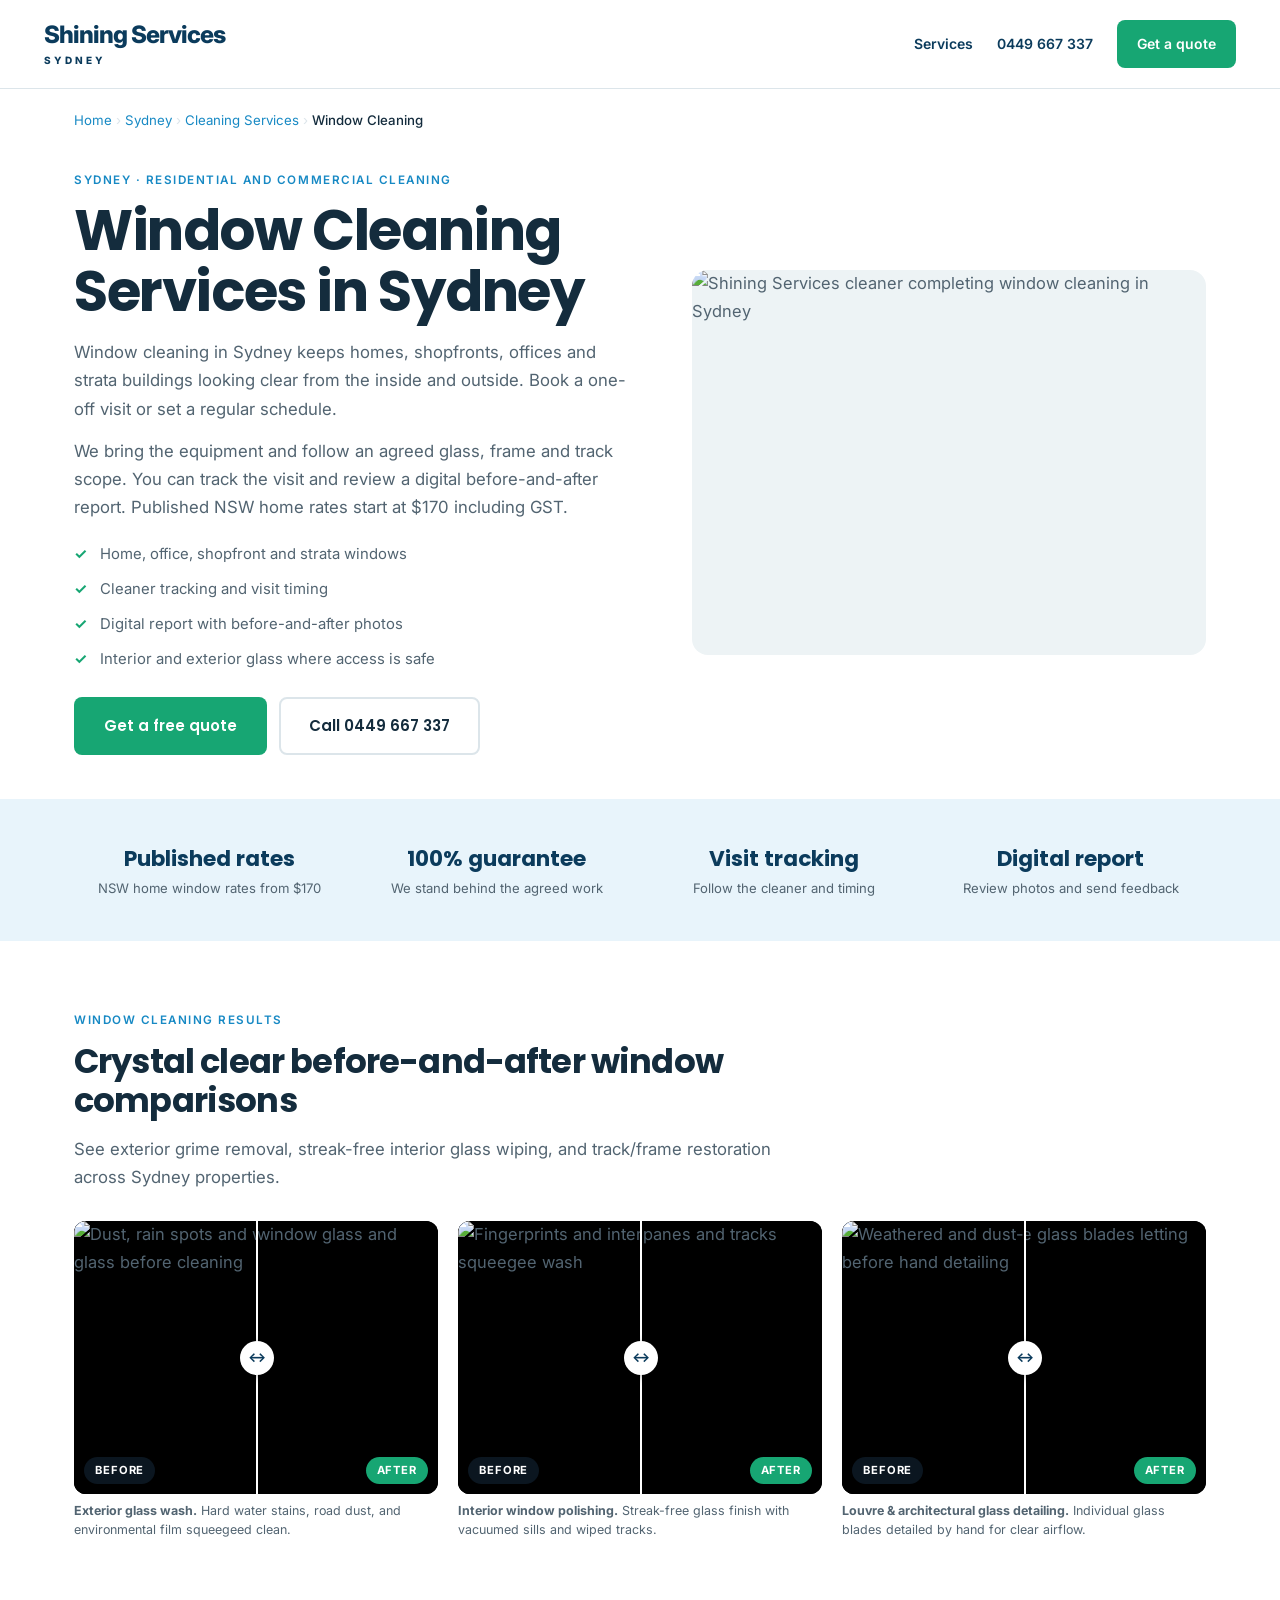
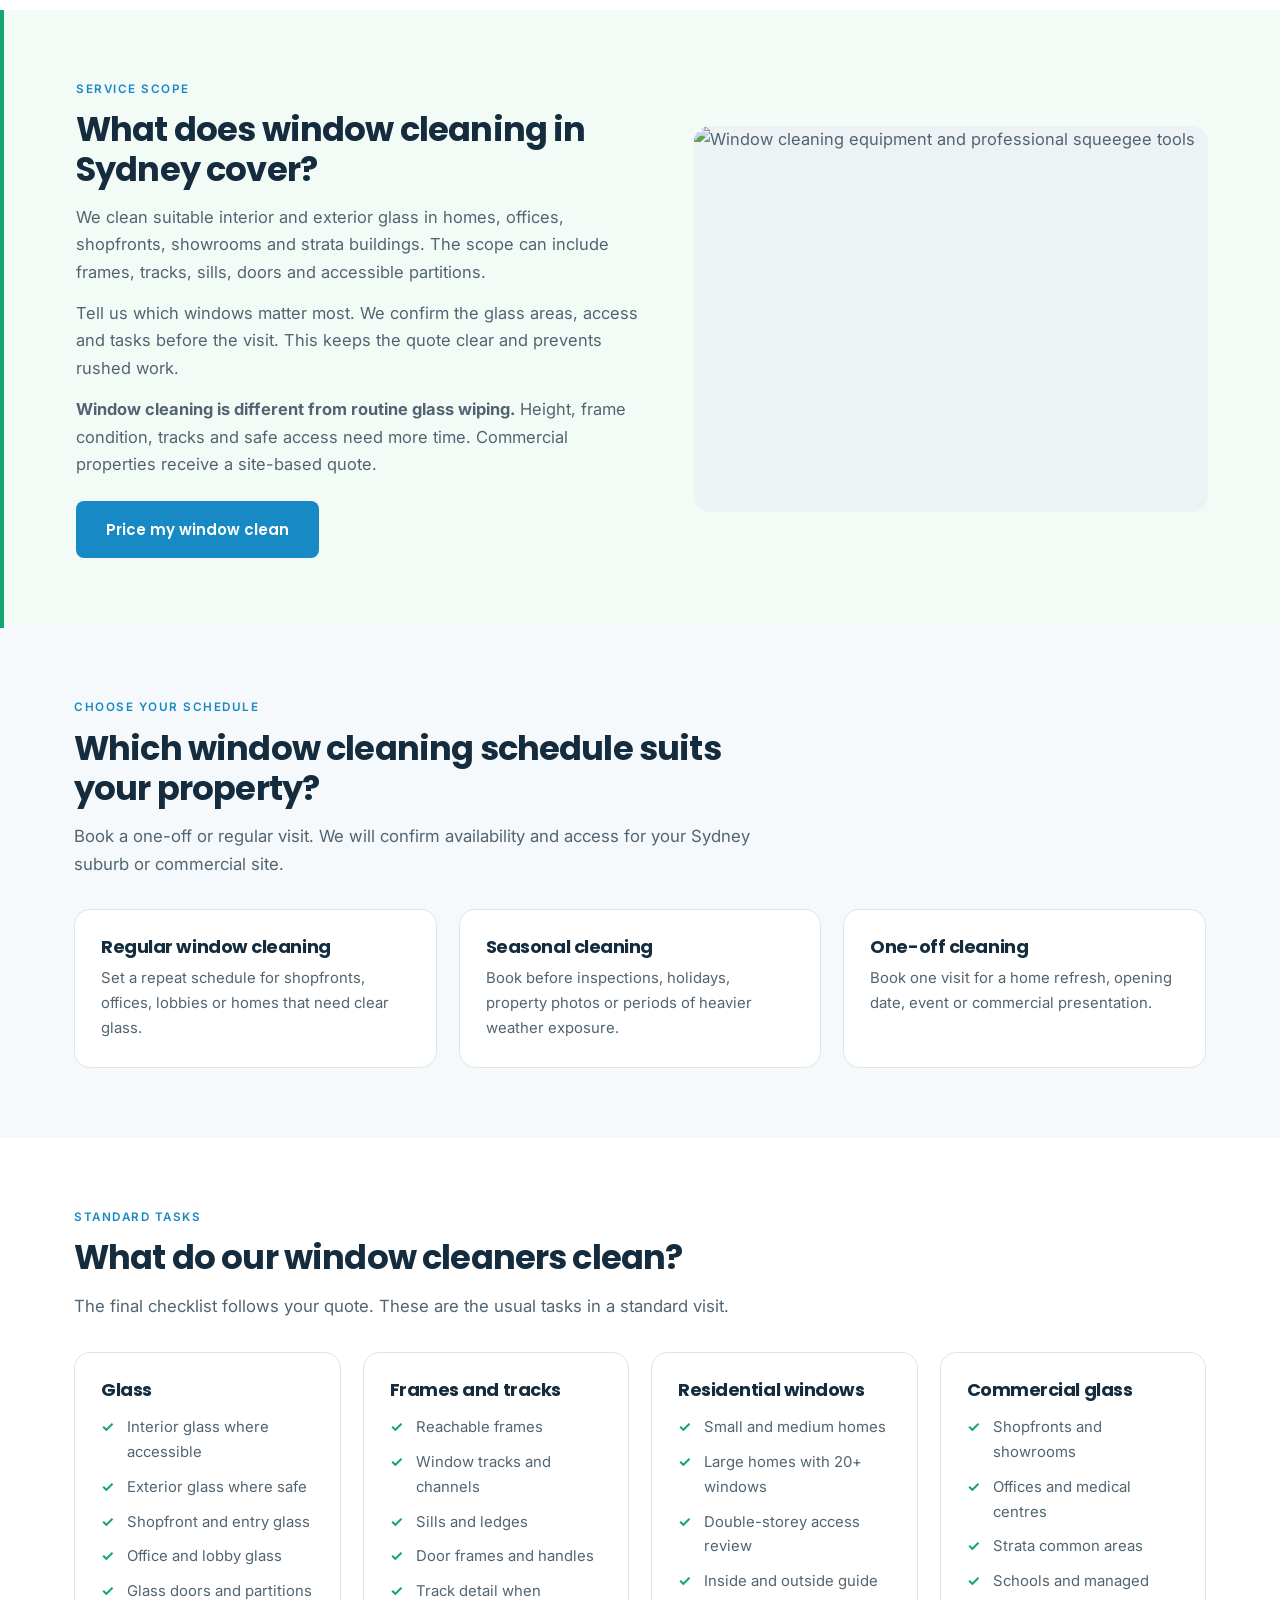
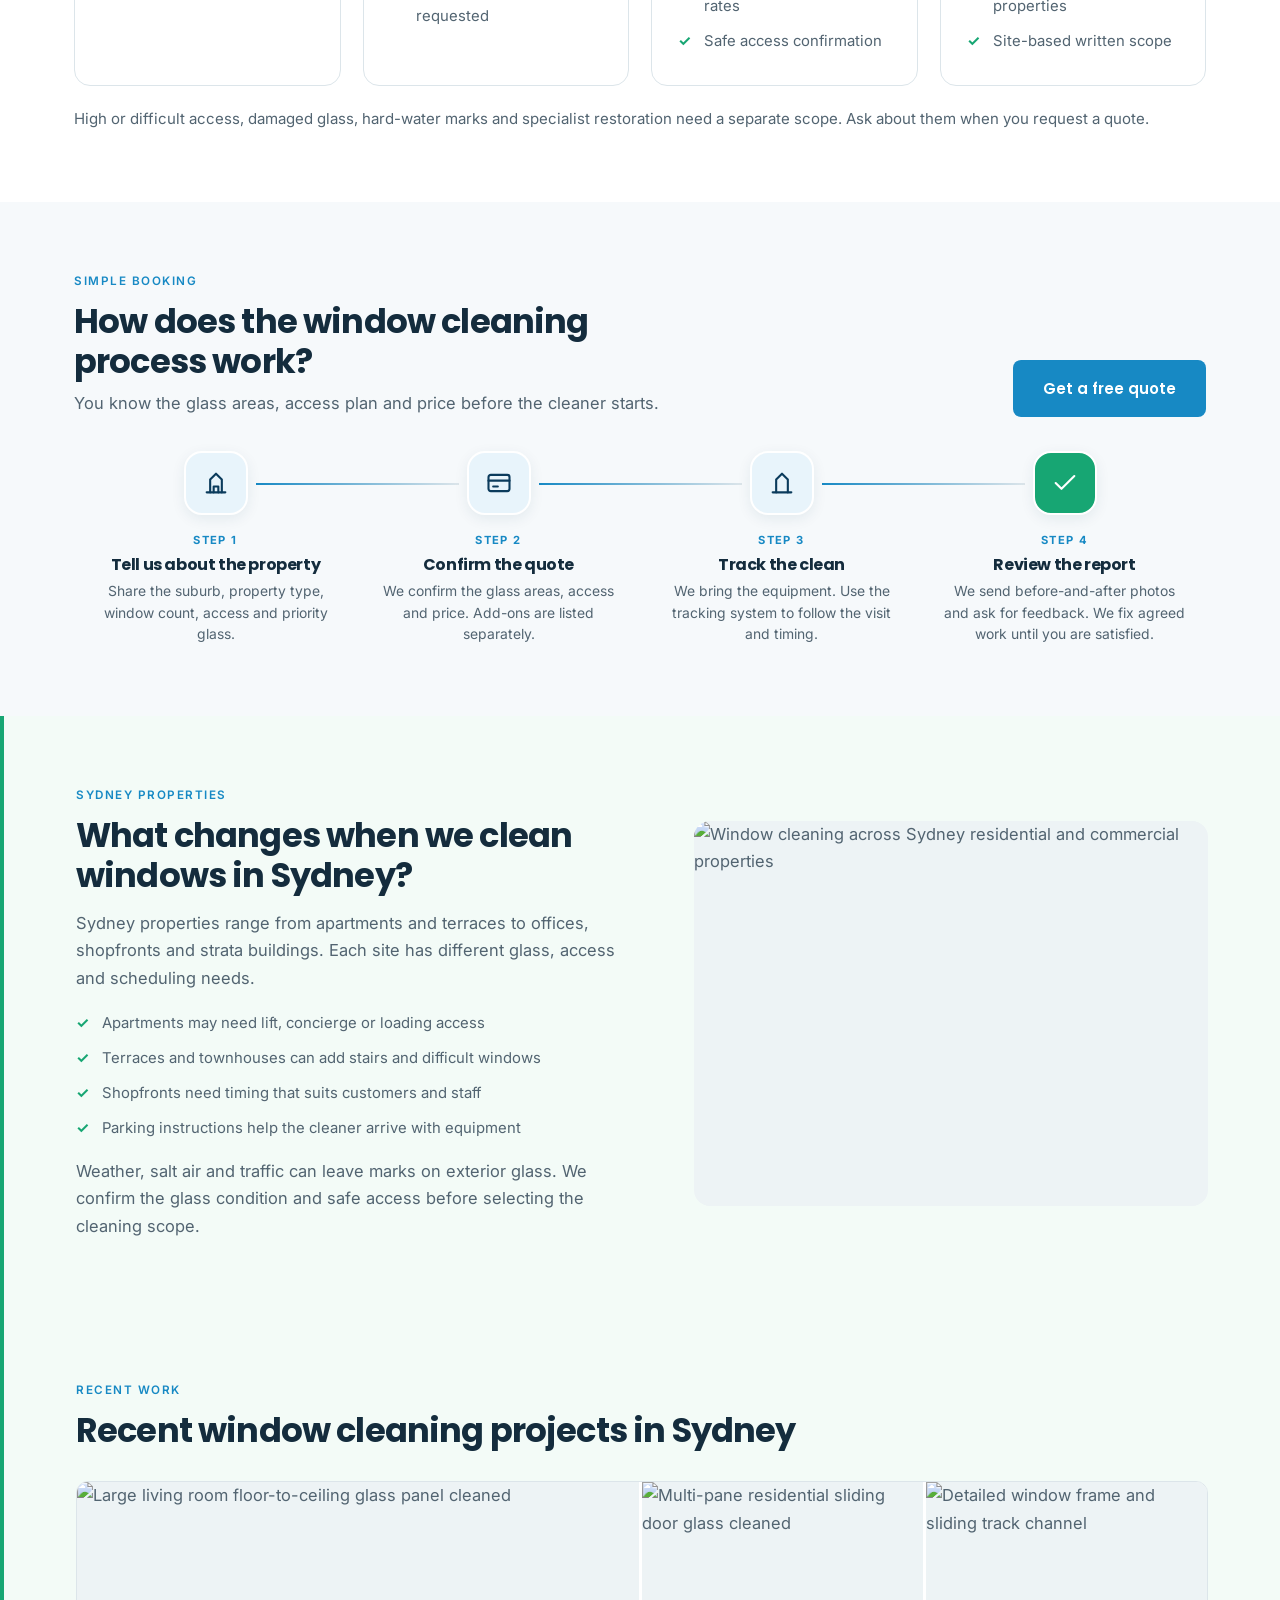
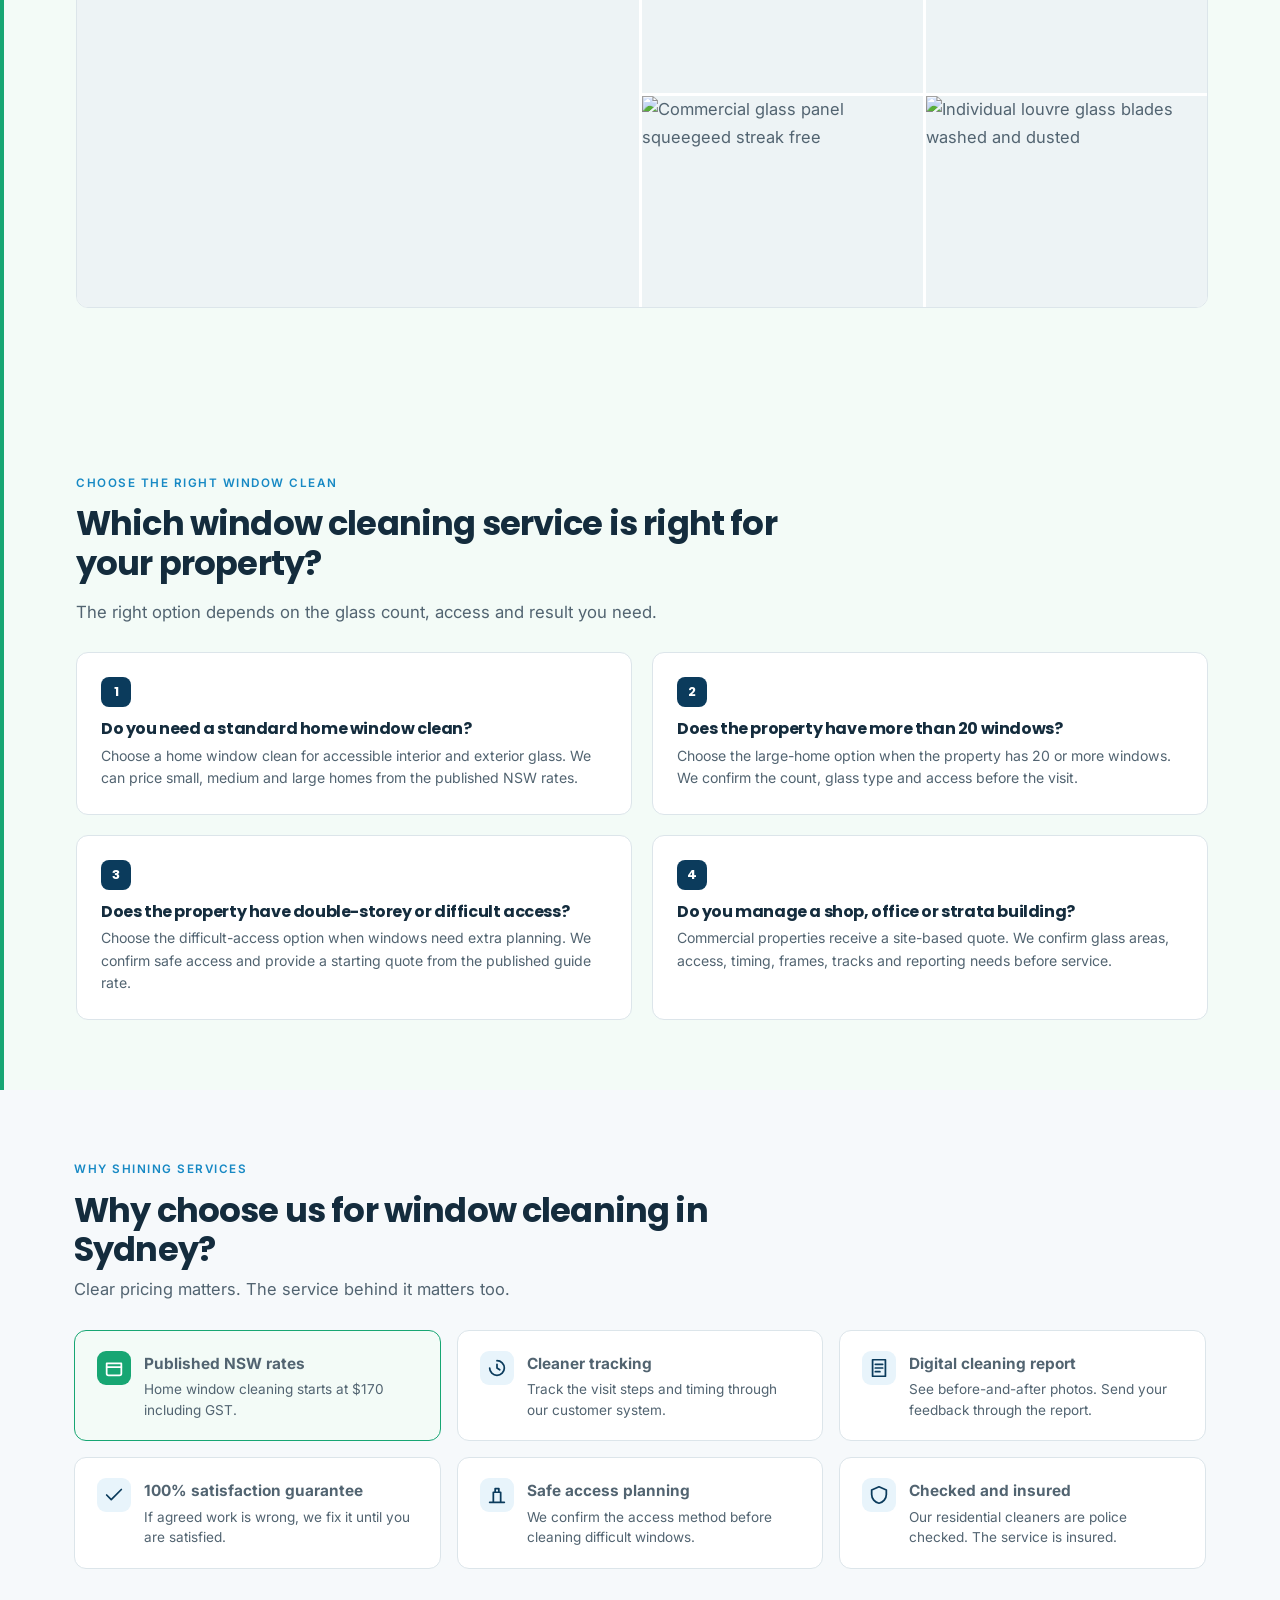
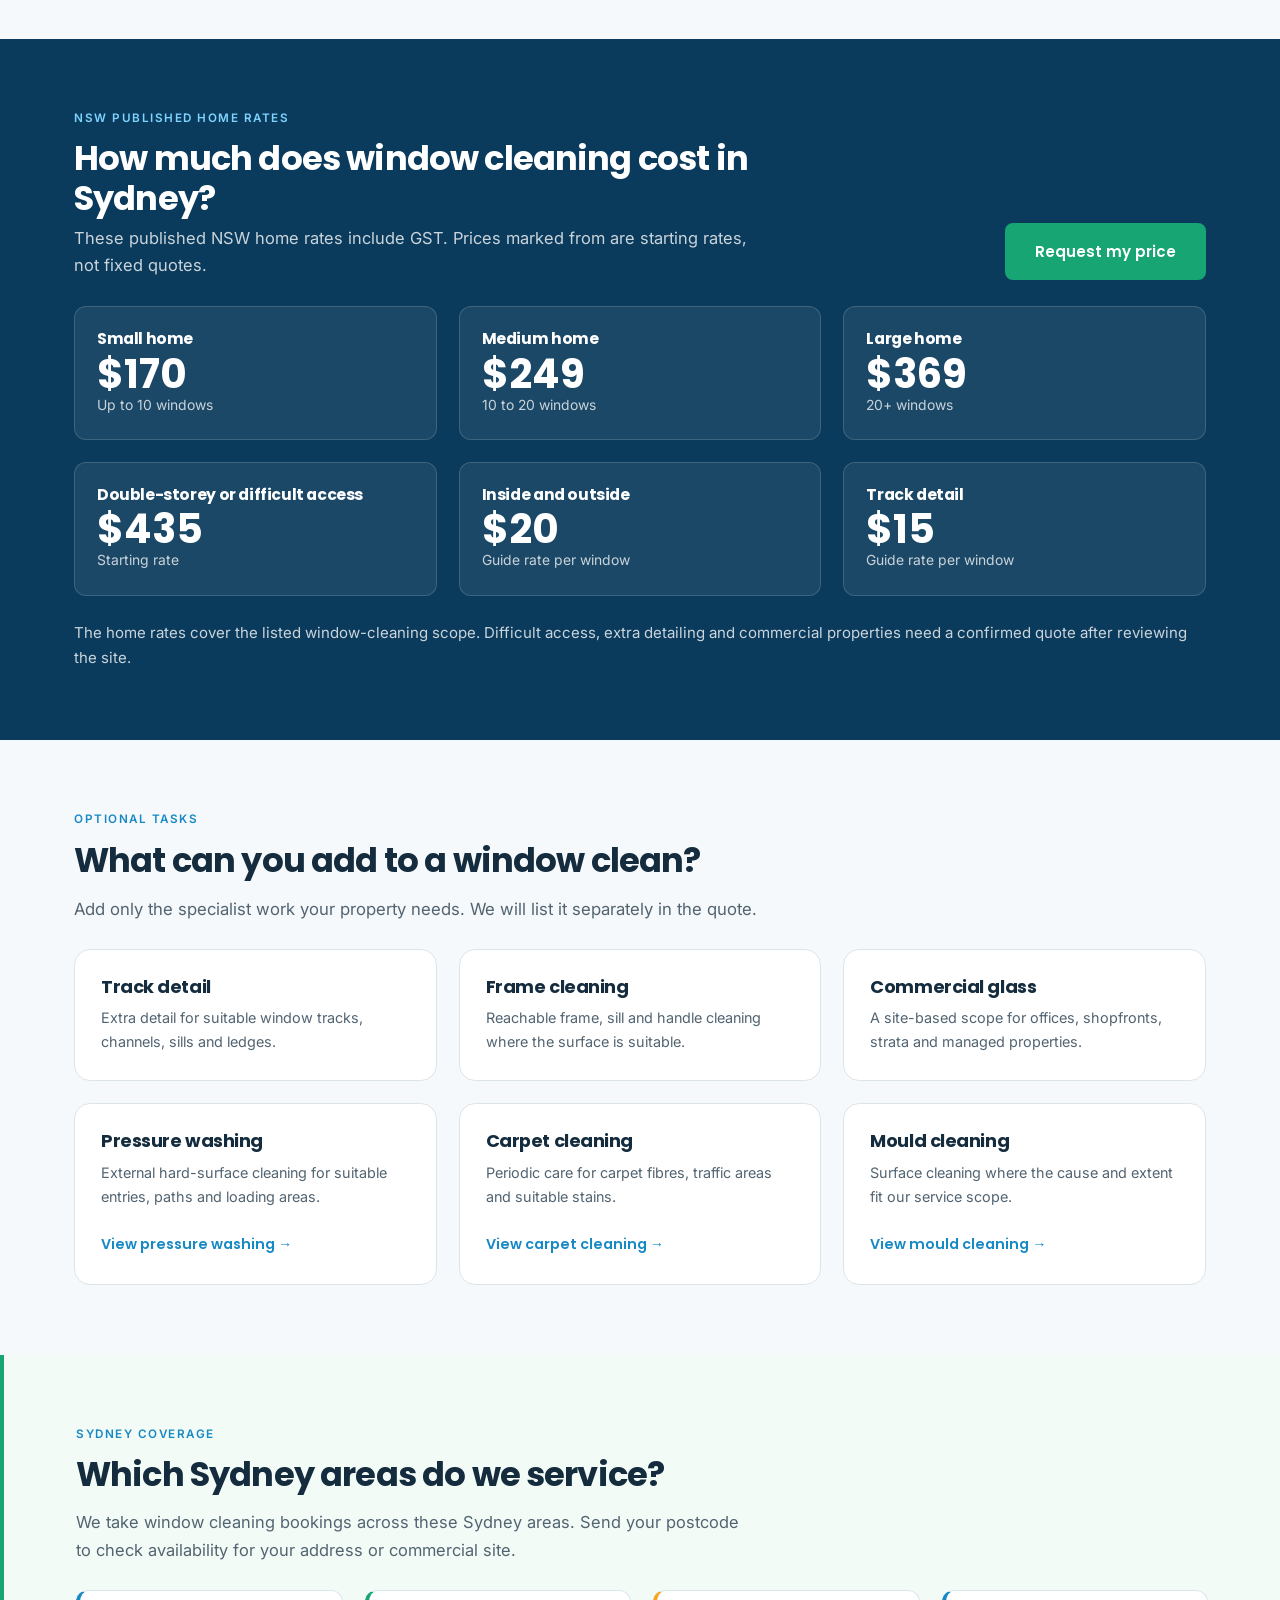
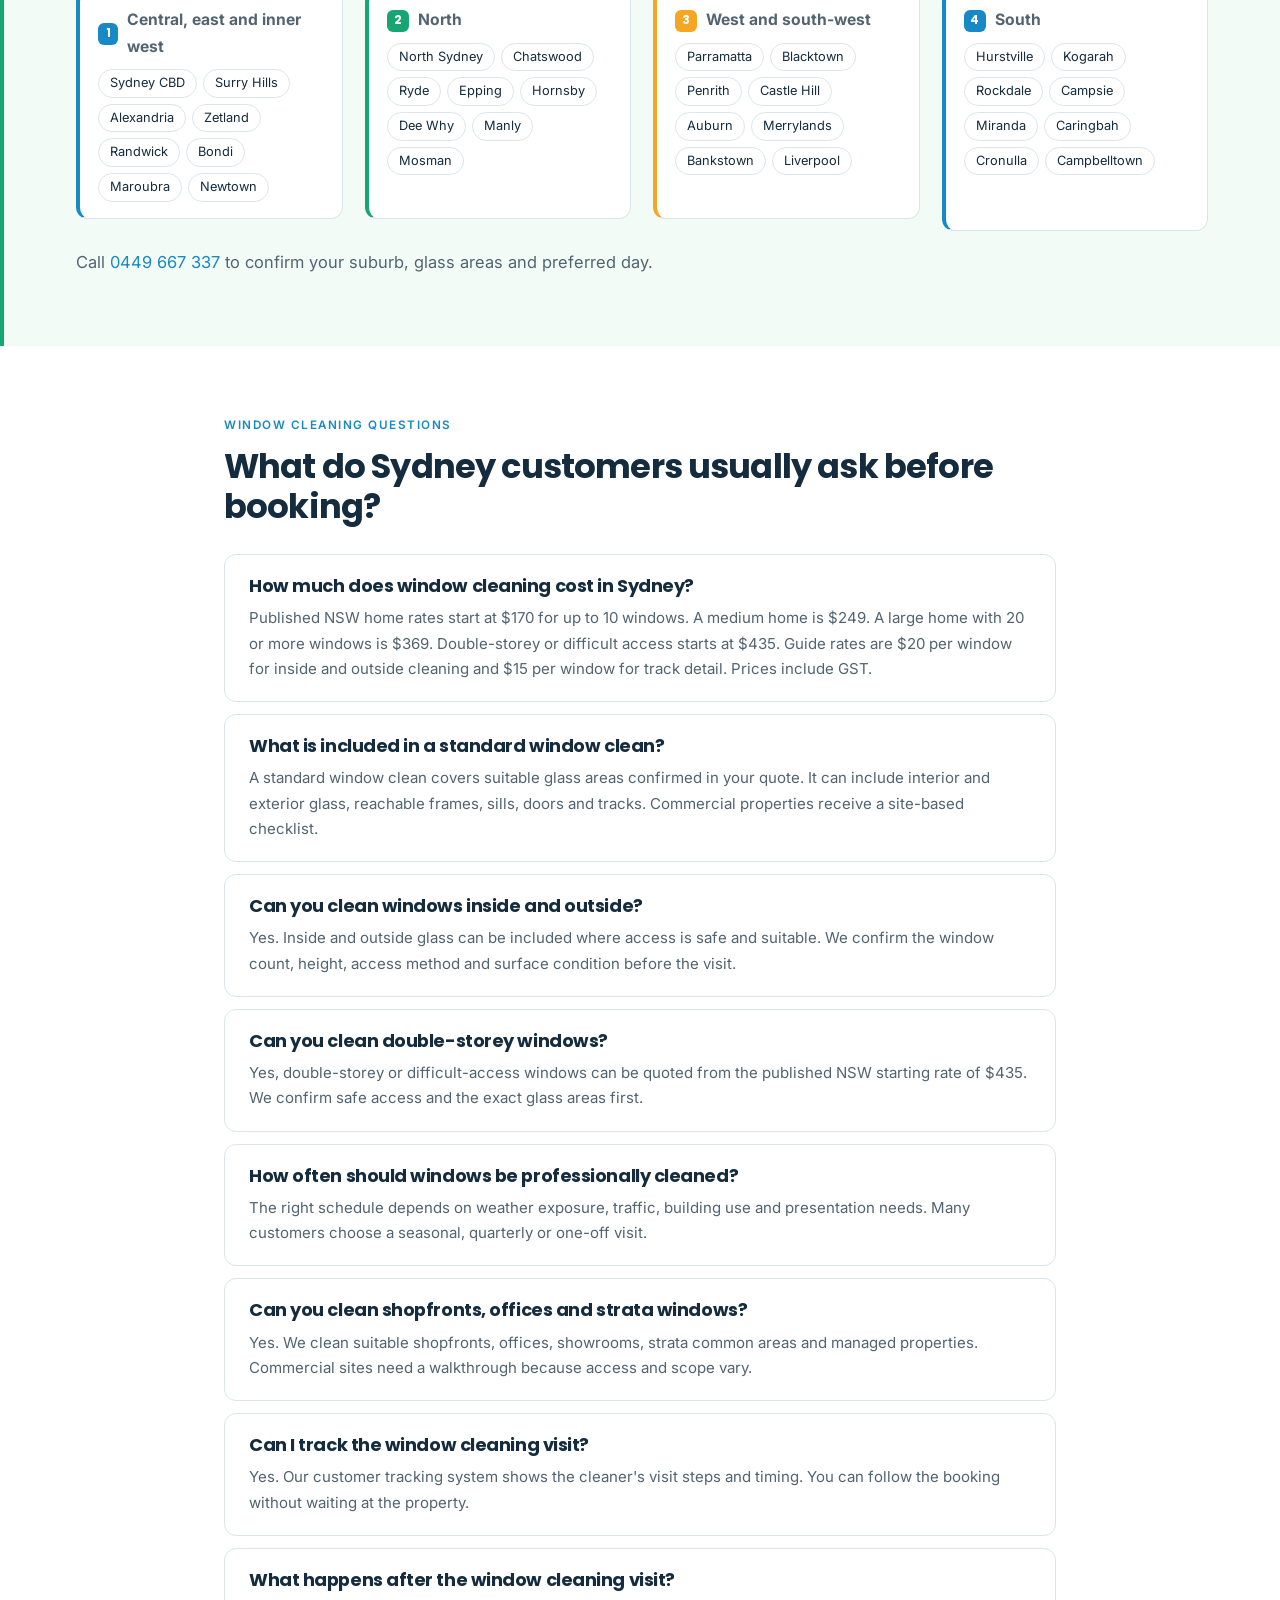
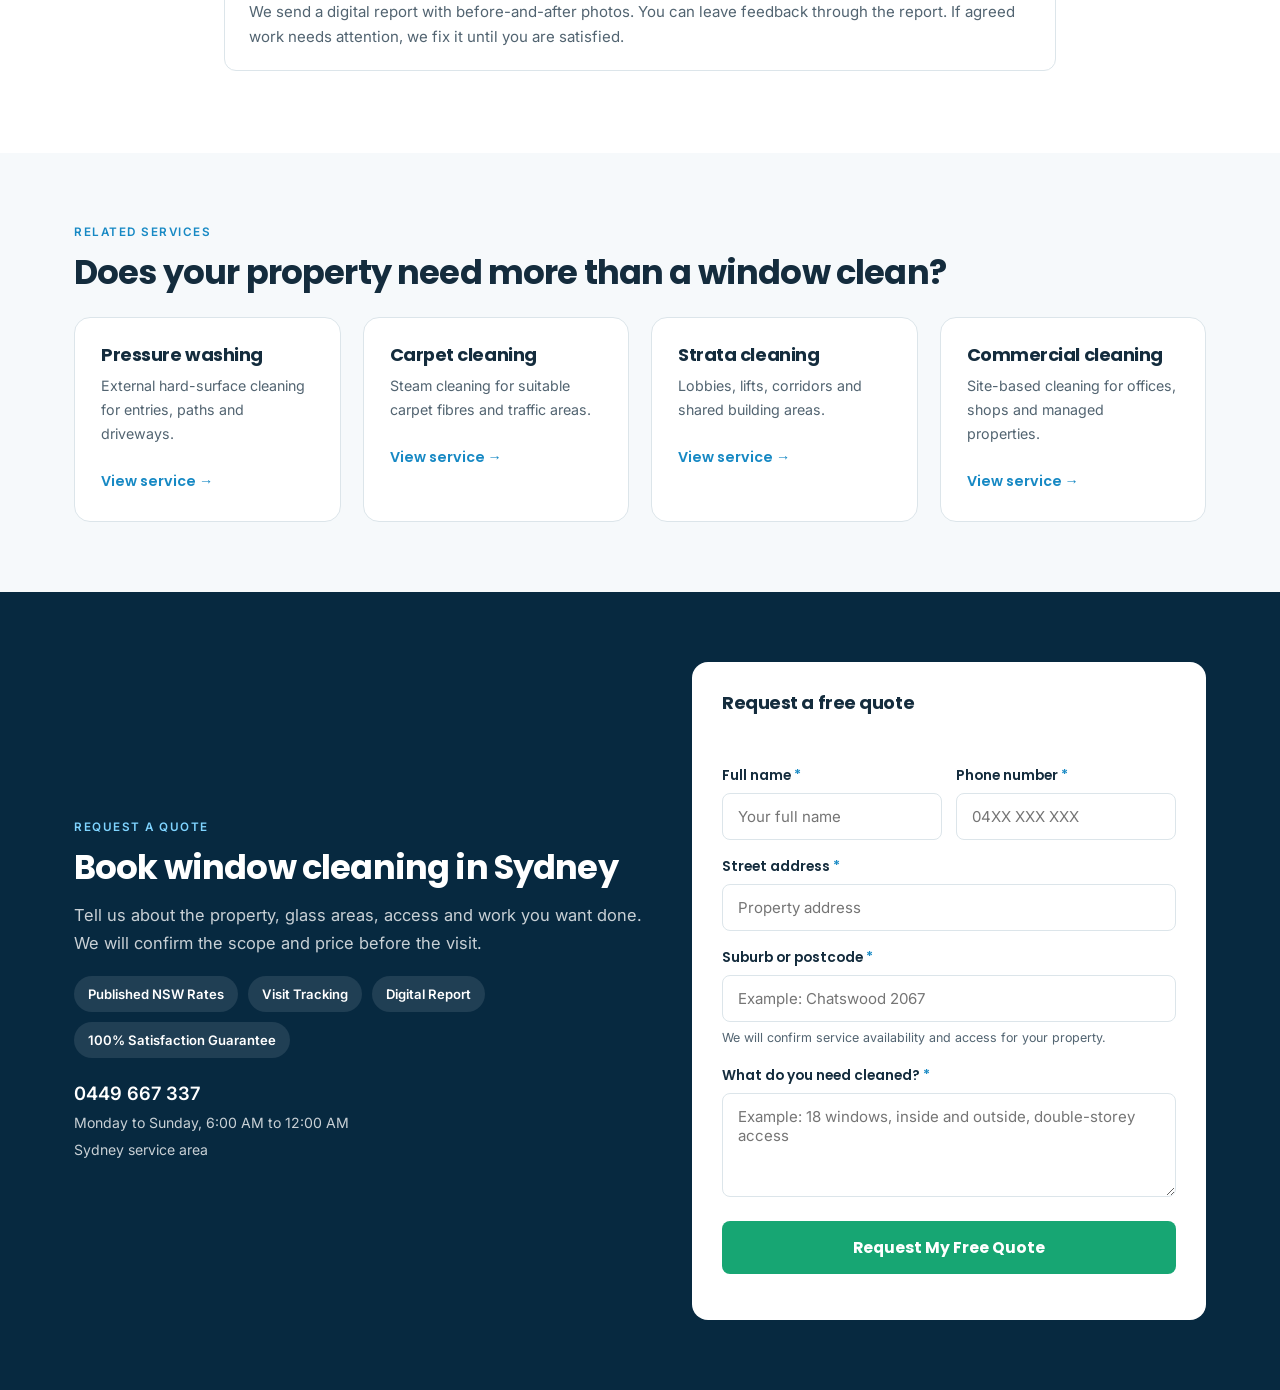
==== commit 1237a84e: "fix: set correct base href for github pages subpath" ====
--- a/index.html
+++ b/index.html
@@ -2,7 +2,7 @@
 
 <html lang="en-AU">
 <head>
-<base href="/"/>
+<base href="/shining-services-sydney-preview/"/>
 <meta charset="utf-8"/>
 <meta content="width=device-width, initial-scale=1" name="viewport"/>
 <title>Window Cleaning Services Sydney | Shining Services</title>
@@ -225,7 +225,7 @@
 <a class="btn btn-ghost" href="tel:+61449667337">Call 0449 667 337</a>
 </div>
 </div>
-<div><div class="ph service-photo" data-provenance="PROJECT_VERIFIED" data-section="Window Cleaning Services in Sydney" data-slot-id="SLOT-01" data-slot-role="hero" role="img" style="aspect-ratio:4/3"><img alt="Shining Services cleaner completing window cleaning in Sydney" decoding="async" fetchpriority="high" height="1086" loading="eager" src="/images/sydney/syd-26/syd-26-hero.webp" width="1448"/></div></div>
+<div><div class="ph service-photo" data-provenance="PROJECT_VERIFIED" data-section="Window Cleaning Services in Sydney" data-slot-id="SLOT-01" data-slot-role="hero" role="img" style="aspect-ratio:4/3"><img alt="Shining Services cleaner completing window cleaning in Sydney" decoding="async" fetchpriority="high" height="1086" loading="eager" src="images/sydney/syd-26/syd-26-hero.webp" width="1448"/></div></div>
 </div>
 </div>
 </section>
@@ -250,8 +250,8 @@
 <div class="ba-wrap">
 <div>
 <div class="ba">
-<div class="ba-layer"><img alt="Crystal clear exterior window glass and spotless frame" src="/images/sydney/syd-26/syd-26-slider-01-after.webp" style="width:100%;height:100%;object-fit:cover;display:block"/></div>
-<div class="ba-layer ba-before" data-before=""><img alt="Dust, rain spots and water marks on window glass before cleaning" src="/images/sydney/syd-26/syd-26-slider-01-before.webp" style="width:100%;height:100%;object-fit:cover;display:block"/></div>
+<div class="ba-layer"><img alt="Crystal clear exterior window glass and spotless frame" src="images/sydney/syd-26/syd-26-slider-01-after.webp" style="width:100%;height:100%;object-fit:cover;display:block"/></div>
+<div class="ba-layer ba-before" data-before=""><img alt="Dust, rain spots and water marks on window glass before cleaning" src="images/sydney/syd-26/syd-26-slider-01-before.webp" style="width:100%;height:100%;object-fit:cover;display:block"/></div>
 <span class="ba-tag b">Before</span><span class="ba-tag a">After</span>
 <div class="ba-line" data-line=""><div class="ba-knob">↔</div></div>
 <input aria-label="Crystal clear exterior window glass and spotless frame" class="ba-range" max="100" min="0" type="range" value="50"/>
@@ -260,8 +260,8 @@
 </div>
 <div>
 <div class="ba">
-<div class="ba-layer"><img alt="Pristine interior glass panes and tracks" src="/images/sydney/syd-26/syd-26-slider-02-after.webp" style="width:100%;height:100%;object-fit:cover;display:block"/></div>
-<div class="ba-layer ba-before" data-before=""><img alt="Fingerprints and interior glass haze before squeegee wash" src="/images/sydney/syd-26/syd-26-slider-02-before.webp" style="width:100%;height:100%;object-fit:cover;display:block"/></div>
+<div class="ba-layer"><img alt="Pristine interior glass panes and tracks" src="images/sydney/syd-26/syd-26-slider-02-after.webp" style="width:100%;height:100%;object-fit:cover;display:block"/></div>
+<div class="ba-layer ba-before" data-before=""><img alt="Fingerprints and interior glass haze before squeegee wash" src="images/sydney/syd-26/syd-26-slider-02-before.webp" style="width:100%;height:100%;object-fit:cover;display:block"/></div>
 <span class="ba-tag b">Before</span><span class="ba-tag a">After</span>
 <div class="ba-line" data-line=""><div class="ba-knob">↔</div></div>
 <input aria-label="Pristine interior glass panes and tracks" class="ba-range" max="100" min="0" type="range" value="50"/>
@@ -270,8 +270,8 @@
 </div>
 <div>
 <div class="ba">
-<div class="ba-layer"><img alt="Sparkling clean louvre glass blades letting in natural light" src="/images/sydney/syd-26/syd-26-slider-03-after.webp" style="width:100%;height:100%;object-fit:cover;display:block"/></div>
-<div class="ba-layer ba-before" data-before=""><img alt="Weathered and dust-coated louvre blades before hand detailing" src="/images/sydney/syd-26/syd-26-slider-03-before.webp" style="width:100%;height:100%;object-fit:cover;display:block"/></div>
+<div class="ba-layer"><img alt="Sparkling clean louvre glass blades letting in natural light" src="images/sydney/syd-26/syd-26-slider-03-after.webp" style="width:100%;height:100%;object-fit:cover;display:block"/></div>
+<div class="ba-layer ba-before" data-before=""><img alt="Weathered and dust-coated louvre blades before hand detailing" src="images/sydney/syd-26/syd-26-slider-03-before.webp" style="width:100%;height:100%;object-fit:cover;display:block"/></div>
 <span class="ba-tag b">Before</span><span class="ba-tag a">After</span>
 <div class="ba-line" data-line=""><div class="ba-knob">↔</div></div>
 <input aria-label="Sparkling clean louvre glass blades letting in natural light" class="ba-range" max="100" min="0" type="range" value="50"/>
@@ -293,7 +293,7 @@
 <p><strong>Window cleaning is different from routine glass wiping.</strong> Height, frame condition, tracks and safe access need more time. Commercial properties receive a site-based quote.</p>
 <div class="btn-row"><a class="btn btn-primary" href="#quote">Price my window clean</a></div>
 </div>
-<div><div class="ph service-photo" data-provenance="PROJECT_VERIFIED" data-section="What does window cleaning in Sydney cover?" data-slot-id="SLOT-02" data-slot-role="service-scope" role="img" style="aspect-ratio:4/3"><img alt="Window cleaning equipment and professional squeegee tools" decoding="async" height="1024" loading="lazy" src="/images/sydney/syd-26/syd-26-scope.webp" width="1024"/></div></div>
+<div><div class="ph service-photo" data-provenance="PROJECT_VERIFIED" data-section="What does window cleaning in Sydney cover?" data-slot-id="SLOT-02" data-slot-role="service-scope" role="img" style="aspect-ratio:4/3"><img alt="Window cleaning equipment and professional squeegee tools" decoding="async" height="1024" loading="lazy" src="images/sydney/syd-26/syd-26-scope.webp" width="1024"/></div></div>
 </div>
 </div>
 </section>
@@ -360,7 +360,7 @@
 </ul>
 <p style="margin-top:12px">Weather, salt air and traffic can leave marks on exterior glass. We confirm the glass condition and safe access before selecting the cleaning scope.</p>
 </div>
-<div><div class="ph service-photo" data-provenance="PROJECT_VERIFIED" data-section="What changes when we clean windows in Sydney?" data-slot-id="SLOT-03" data-slot-role="service-scope" role="img" style="aspect-ratio:4/3"><img alt="Window cleaning across Sydney residential and commercial properties" decoding="async" height="900" loading="lazy" src="/images/sydney/syd-26/syd-26-conditions.webp" width="1200"/></div></div>
+<div><div class="ph service-photo" data-provenance="PROJECT_VERIFIED" data-section="What changes when we clean windows in Sydney?" data-slot-id="SLOT-03" data-slot-role="service-scope" role="img" style="aspect-ratio:4/3"><img alt="Window cleaning across Sydney residential and commercial properties" decoding="async" height="900" loading="lazy" src="images/sydney/syd-26/syd-26-conditions.webp" width="1200"/></div></div>
 </div>
 </div>
 </section>
@@ -373,11 +373,11 @@
 </div>
 <div class="job">
 <div class="job-imgs">
-<div class="ph service-photo" data-provenance="PROJECT_VERIFIED" data-section="Recent window cleaning projects in Sydney" data-slot-id="SLOT-04" data-slot-role="gallery" style="border-radius:0;aspect-ratio:auto"><img alt="Large living room floor-to-ceiling glass panel cleaned" decoding="async" height="900" loading="lazy" src="/images/sydney/syd-26/syd-26-gallery-01.webp" width="1200"/></div>
-<div class="ph service-photo" data-provenance="PROJECT_VERIFIED" data-section="Recent window cleaning projects in Sydney" data-slot-id="SLOT-05" data-slot-role="gallery" style="border-radius:0;aspect-ratio:4/3"><img alt="Multi-pane residential sliding door glass cleaned" decoding="async" height="900" loading="lazy" src="/images/sydney/syd-26/syd-26-gallery-02.webp" width="1200"/></div>
-<div class="ph service-photo" data-provenance="PROJECT_VERIFIED" data-section="Recent window cleaning projects in Sydney" data-slot-id="SLOT-06" data-slot-role="gallery" style="border-radius:0;aspect-ratio:4/3"><img alt="Detailed window frame and sliding track channel" decoding="async" height="900" loading="lazy" src="/images/sydney/syd-26/syd-26-gallery-03.webp" width="1200"/></div>
-<div class="ph service-photo" data-provenance="PROJECT_VERIFIED" data-section="Recent window cleaning projects in Sydney" data-slot-id="SLOT-07" data-slot-role="gallery" style="border-radius:0;aspect-ratio:4/3"><img alt="Commercial glass panel squeegeed streak free" decoding="async" height="900" loading="lazy" src="/images/sydney/syd-26/syd-26-gallery-04.webp" width="1200"/></div>
-<div class="ph service-photo" data-provenance="PROJECT_VERIFIED" data-section="Recent window cleaning projects in Sydney" data-slot-id="SLOT-08" data-slot-role="gallery" style="border-radius:0;aspect-ratio:4/3"><img alt="Individual louvre glass blades washed and dusted" decoding="async" height="900" loading="lazy" src="/images/sydney/syd-26/syd-26-gallery-05.webp" width="1200"/></div>
+<div class="ph service-photo" data-provenance="PROJECT_VERIFIED" data-section="Recent window cleaning projects in Sydney" data-slot-id="SLOT-04" data-slot-role="gallery" style="border-radius:0;aspect-ratio:auto"><img alt="Large living room floor-to-ceiling glass panel cleaned" decoding="async" height="900" loading="lazy" src="images/sydney/syd-26/syd-26-gallery-01.webp" width="1200"/></div>
+<div class="ph service-photo" data-provenance="PROJECT_VERIFIED" data-section="Recent window cleaning projects in Sydney" data-slot-id="SLOT-05" data-slot-role="gallery" style="border-radius:0;aspect-ratio:4/3"><img alt="Multi-pane residential sliding door glass cleaned" decoding="async" height="900" loading="lazy" src="images/sydney/syd-26/syd-26-gallery-02.webp" width="1200"/></div>
+<div class="ph service-photo" data-provenance="PROJECT_VERIFIED" data-section="Recent window cleaning projects in Sydney" data-slot-id="SLOT-06" data-slot-role="gallery" style="border-radius:0;aspect-ratio:4/3"><img alt="Detailed window frame and sliding track channel" decoding="async" height="900" loading="lazy" src="images/sydney/syd-26/syd-26-gallery-03.webp" width="1200"/></div>
+<div class="ph service-photo" data-provenance="PROJECT_VERIFIED" data-section="Recent window cleaning projects in Sydney" data-slot-id="SLOT-07" data-slot-role="gallery" style="border-radius:0;aspect-ratio:4/3"><img alt="Commercial glass panel squeegeed streak free" decoding="async" height="900" loading="lazy" src="images/sydney/syd-26/syd-26-gallery-04.webp" width="1200"/></div>
+<div class="ph service-photo" data-provenance="PROJECT_VERIFIED" data-section="Recent window cleaning projects in Sydney" data-slot-id="SLOT-08" data-slot-role="gallery" style="border-radius:0;aspect-ratio:4/3"><img alt="Individual louvre glass blades washed and dusted" decoding="async" height="900" loading="lazy" src="images/sydney/syd-26/syd-26-gallery-05.webp" width="1200"/></div>
 </div>
 </div>
 </div>
